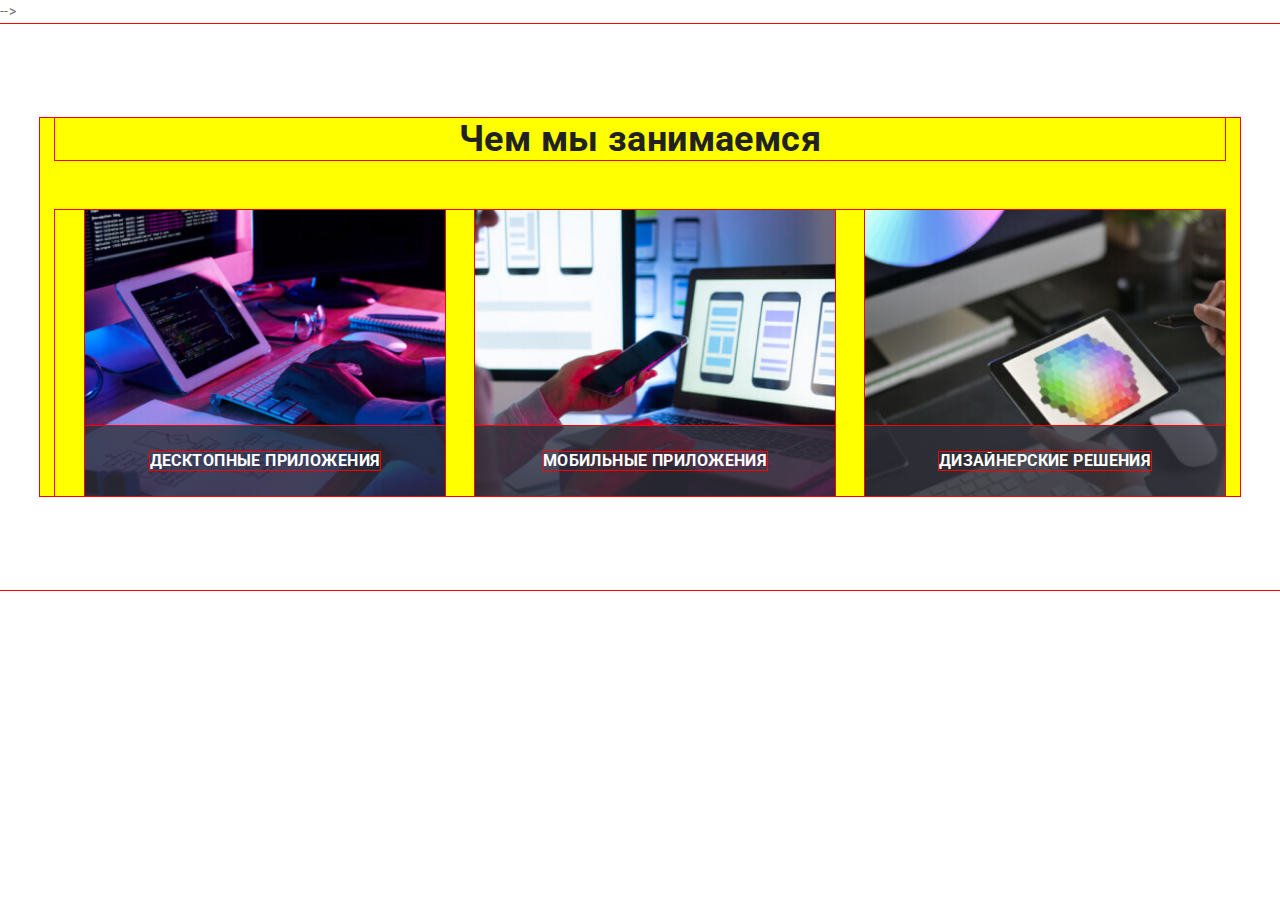
==== index.html @ abf4950b "container изменения" ====
<!DOCTYPE html>
<html lang="ru">
  <head>
    <meta charset="UTF-8" />
    <meta http-equiv="X-UA-Compatible" content="IE=edge" />
    <meta name="viewport" content="width=device-width, initial-scale=1.0" />
    <title>Эффективные решения для вашего бизнеса</title>
    <link rel="preconnect" href="https://fonts.gstatic.com" />
    <link
      href="https://fonts.googleapis.com/css2?family=Raleway:wght@700&family=Roboto:wght@400;500;700;900&display=swap"
      rel="stylesheet"
    />
    <link
      rel="stylesheet"
      href="https://cdnjs.cloudflare.com/ajax/libs/modern-normalize/1.0.0/modern-normalize.css"
    />
    <link rel="stylesheet" href="./css/main.css" />
  </head>

  <body>
    <!-- <header class="header">
      <div class="header__container">
        <nav class="header__nav">
          <a href="./index.html" lang="en" class="logo"
            >Web<span class="header__logo-text">Studio</span>
          </a>
          <ul class="header__list">
            <li class="item site-nav__item">
              <a href="" class="link site-nav__link current">Студия</a>
            </li>
            <li class="item site-nav__item">
              <a href="./portfolio.html" class="link site-nav__link"
                >Портфолио</a
              >
            </li>
            <li class="item site-nav__item">
              <a href="" class="link site-nav__link">Контакты</a>
            </li>
          </ul>
        </nav>

        <ul class="auth-nav">
          <li class="item auth-nav__item">
            <a
              class="link auth-nav__link"
              href="mailto:info@devstudio.com"
              target="_blank"
              rel="noopener noreferrer"
              ><svg class="icon auth-nav__icon" width="16" height="12">
                <use
                  href="./images/icons.svg/sprite.svg#icon-envelope"
                ></use></svg
              >info@devstudio.com
            </a>
          </li>
          <li class="item auth-nav__item">
            <a
              class="link auth-nav__link"
              href="tel:+380961111111"
              target="_blank"
              rel="noopener noreferrer"
            >
              <svg class="icon auth-nav__icon" width="10" height="16">
                <use href="./images/icons.svg/sprite.svg#icon-smartphone"></use>
              </svg>
              +38 096 111 11 11
            </a>
          </li>
        </ul>
      </div>
    </header> -->

    <main>
      <!-- Шапка -->
      <!-- <section class="hero">
        <div class="container">
          <h1 class="hero__title">
            Эффективные решения <br />
            для вашего бизнеса
          </h1>
          <button data-modal-open type="button" class="btn">
            Заказать услугу
          </button>
        </div>
      </section> -->

      <!-- Особенности -->
      <!-- <section class="features">
        <div class="container">
          <h2 class="visually-hidden">Особенности работы</h2>
          <ul class="features__list">
            <li class="features__item">
              <div class="features__thumb">
                <svg class="features__icon">
                  <use href="./images/icons.svg/sprite.svg#icon-antenna"></use>
                </svg>
              </div>
              <h3 class="features__title">Внимание к деталям</h3>
              <p class="features__text">
                Идейные соображения, а также начало повседневной работы по
                формированию позиции.
              </p>
            </li>
            <li class="features__item">
              <div class="features__thumb">
                <svg class="features__icon">
                  <use href="./images/icons.svg/sprite.svg#icon-clock"></use>
                </svg>
              </div>
              <h3 class="features__title">Пунктуальность</h3>
              <p class="features__text">
                Задача организации, в особенности же рамки и место обучения
                кадров влечет за собой.
              </p>
            </li>
            <li class="features__item">
              <div class="features__thumb">
                <svg class="features__icon">
                  <use href="./images/icons.svg/sprite.svg#icon-diagram"></use>
                </svg>
              </div>
              <h3 class="features__title">Планирование</h3>
              <p class="features__text">
                Равным образом консультация с широким активом в значительной
                степени обуславливает.
              </p>
            </li>
            <li class="features__item">
              <div class="features__thumb">
                <svg class="features__icon">
                  <use
                    href="./images/icons.svg/sprite.svg#icon-astronaut"
                  ></use>
                </svg>
              </div>
              <h3 class="features__title">Современные технологии</h3>
              <p class="features__text">
                Значимость этих проблем настолько очевидна, что реализация
                плановых заданий.
              </p>
            </li>
          </ul>
        </div>
      </section> -->
      -->

      <!-- Чем мы занимаемся -->
      <section class="section">
        <div class="container service">
          <h2 class="section__title">Чем мы занимаемся</h2>
          <ul class="service__list">
            <li class="service__item">
              <img
                src="./images/img-1.jpg"
                alt="Соображения"
                width="370"
                height="294"
              />
              <div class="service__apps">
                <h3 class="service__title">Десктопные приложения</h3>
              </div>
            </li>
            <li class="service__item">
              <img
                src="./images/img-2.jpg"
                alt="Консультация"
                width="370"
                height="294"
              />
              <div class="service__apps">
                <h3 class="service__title">Мобильные приложения</h3>
              </div>
            </li>
            <li class="service__item">
              <img
                src="./images/img-3.jpg"
                alt="Технологии"
                width="370"
                height="294"
              />
              <div class="service__apps">
                <h3 class="service__title">Дизайнерские решения</h3>
              </div>
            </li>
          </ul>
        </div>
      </section>

      <!-- Наша команда
      <section class="section">
        <div class="container team">
          <h2 class="section__title">Наша команда</h2>
          <ul class="team__list">
            <li class="team__item">
              <img
                src="./images/team/photo1.jpg"
                alt="Игорь Демьяненко"
                width="270"
                height="260"
              />
              <div class="our-team">
                <h3 class="our-team__title">Игорь Демьяненко</h3>
                <p class="our-team__text" lang="en">Product Designer</p>
              </div>

              <ul class="social-icons__list">
                <li class="social-icons__item">
                  <a
                    class="social-icons__link"
                    href=""
                    target="_blank"
                    rel="noopener noreferrer"
                  >
                    <svg class="social-icons__svg">
                      <use
                        href="./images/icons.svg/sprite.svg#icon-instagram"
                      ></use>
                    </svg>
                  </a>
                </li>
                <li class="social-icons__item">
                  <a
                    class="social-icons__link"
                    href=""
                    target="_blank"
                    rel="noopener noreferrer"
                  >
                    <svg class="social-icons__svg">
                      <use
                        href="./images/icons.svg/sprite.svg#icon-twitter"
                      ></use>
                    </svg>
                  </a>
                </li>
                <li class="social-icons__item">
                  <a
                    class="social-icons__link"
                    href=""
                    target="_blank"
                    rel="noopener noreferrer"
                  >
                    <svg class="social-icons__svg">
                      <use
                        href="./images/icons.svg/sprite.svg#icon-facebook"
                      ></use>
                    </svg>
                  </a>
                </li>
                <li class="social-icons__item">
                  <a
                    class="social-icons__link"
                    href=""
                    target="_blank"
                    rel="noopener noreferrer"
                  >
                    <svg class="social-icons__svg">
                      <use
                        href="./images/icons.svg/sprite.svg#icon-linkedin"
                      ></use>
                    </svg>
                  </a>
                </li>
              </ul>
            </li>
            <li class="team__item">
              <img
                src="./images/team/photo2.jpg"
                alt="Ольга Репина"
                width="270"
                height="260"
              />
              <div class="our-team">
                <h3 class="our-team__title">Ольга Репина</h3>
                <p class="our-team__text" lang="en">Frontend Developer</p>
              </div>
              <ul class="social-icons__list">
                <li class="social-icons__item">
                  <a
                    class="social-icons__link"
                    href=""
                    target="_blank"
                    rel="noopener noreferrer"
                  >
                    <svg class="social-icons__svg">
                      <use
                        href="./images/icons.svg/sprite.svg#icon-instagram"
                      ></use>
                    </svg>
                  </a>
                </li>
                <li class="social-icons__item">
                  <a
                    class="social-icons__link"
                    href=""
                    target="_blank"
                    rel="noopener noreferrer"
                  >
                    <svg class="social-icons__svg">
                      <use
                        href="./images/icons.svg/sprite.svg#icon-twitter"
                      ></use>
                    </svg>
                  </a>
                </li>
                <li class="social-icons__item">
                  <a
                    class="social-icons__link"
                    href=""
                    target="_blank"
                    rel="noopener noreferrer"
                  >
                    <svg class="social-icons__svg">
                      <use
                        href="./images/icons.svg/sprite.svg#icon-facebook"
                      ></use>
                    </svg>
                  </a>
                </li>
                <li class="social-icons__item">
                  <a
                    class="social-icons__link"
                    href=""
                    target="_blank"
                    rel="noopener noreferrer"
                  >
                    <svg class="social-icons__svg">
                      <use
                        href="./images/icons.svg/sprite.svg#icon-linkedin"
                      ></use>
                    </svg>
                  </a>
                </li>
              </ul>
            </li>
            <li class="team__item">
              <img
                src="./images/team/photo3.jpg"
                alt="Николай Тарасов"
                width="270"
                height="260"
              />
              <div class="our-team">
                <h3 class="our-team__title">Николай Тарасов</h3>
                <p class="our-team__text" lang="en">Marketing</p>
              </div>
              <ul class="social-icons__list">
                <li class="social-icons__item">
                  <a
                    class="social-icons__link"
                    href=""
                    target="_blank"
                    rel="noopener noreferrer"
                  >
                    <svg class="social-icons__svg">
                      <use
                        href="./images/icons.svg/sprite.svg#icon-instagram"
                      ></use>
                    </svg>
                  </a>
                </li>
                <li class="social-icons__item">
                  <a
                    class="social-icons__link"
                    href=""
                    target="_blank"
                    rel="noopener noreferrer"
                  >
                    <svg class="social-icons__svg">
                      <use
                        href="./images/icons.svg/sprite.svg#icon-twitter"
                      ></use>
                    </svg>
                  </a>
                </li>
                <li class="social-icons__item">
                  <a
                    class="social-icons__link"
                    href=""
                    target="_blank"
                    rel="noopener noreferrer"
                  >
                    <svg class="social-icons__svg">
                      <use
                        href="./images/icons.svg/sprite.svg#icon-facebook"
                      ></use>
                    </svg>
                  </a>
                </li>
                <li class="social-icons__item">
                  <a
                    class="social-icons__link"
                    href=""
                    target="_blank"
                    rel="noopener noreferrer"
                  >
                    <svg class="social-icons__svg">
                      <use
                        href="./images/icons.svg/sprite.svg#icon-linkedin"
                      ></use>
                    </svg>
                  </a>
                </li>
              </ul>
            </li>
            <li class="team__item">
              <img
                src="./images/team/photo4.jpg"
                alt="Михаил Ермаков"
                width="270"
                height="260"
              />
              <div class="our-team">
                <h3 class="our-team__title">Михаил Ермаков</h3>
                <p class="our-team__text" lang="en">UI Designer</p>
              </div>
              <ul class="social-icons__list">
                <li class="social-icons__item">
                  <a
                    class="social-icons__link"
                    href=""
                    target="_blank"
                    rel="noopener noreferrer"
                  >
                    <svg class="social-icons__svg">
                      <use
                        href="./images/icons.svg/sprite.svg#icon-instagram"
                      ></use>
                    </svg>
                  </a>
                </li>
                <li class="social-icons__item">
                  <a
                    class="social-icons__link"
                    href=""
                    target="_blank"
                    rel="noopener noreferrer"
                  >
                    <svg class="social-icons__svg">
                      <use
                        href="./images/icons.svg/sprite.svg#icon-twitter"
                      ></use>
                    </svg>
                  </a>
                </li>
                <li class="social-icons__item">
                  <a
                    class="social-icons__link"
                    href=""
                    target="_blank"
                    rel="noopener noreferrer"
                  >
                    <svg class="social-icons__svg">
                      <use
                        href="./images/icons.svg/sprite.svg#icon-facebook"
                      ></use>
                    </svg>
                  </a>
                </li>
                <li class="social-icons__item">
                  <a
                    class="social-icons__link"
                    href=""
                    target="_blank"
                    rel="noopener noreferrer"
                  >
                    <svg class="social-icons__svg">
                      <use
                        href="./images/icons.svg/sprite.svg#icon-linkedin"
                      ></use>
                    </svg>
                  </a>
                </li>
              </ul>
            </li>
          </ul>
        </div>
      </section> -->

      <!-- Постоянные клиенты -->
      <!-- <section class="section">
        <div class="container client">
          <h2 class="section__title">Постоянные клиенты</h2>
          <ul class="client__list">
            <li class="client__item">
              <a class="client__link" href="">
                <svg class="client__icon">
                  <use href="./images/icons.svg/sprite.svg#icon-Logo-6"></use>
                </svg>
              </a>
            </li>
            <li class="client__item">
              <a class="client__link" href="">
                <svg class="client__icon">
                  <use href="./images/icons.svg/sprite.svg#icon-Logo-1"></use>
                </svg>
              </a>
            </li>
            <li class="client__item">
              <a class="client__link" href="">
                <svg class="client__icon">
                  <use href="./images/icons.svg/sprite.svg#icon-Logo-2"></use>
                </svg>
              </a>
            </li>
            <li class="client__item">
              <a class="client__link" href="">
                <svg class="client__icon">
                  <use href="./images/icons.svg/sprite.svg#icon-Logo-3"></use>
                </svg>
              </a>
            </li>
            <li class="client__item">
              <a class="client__link" href="">
                <svg class="client__icon">
                  <use href="./images/icons.svg/sprite.svg#icon-Logo-4"></use>
                </svg>
              </a>
            </li>
            <li class="client__item">
              <a class="client__link" href="">
                <svg class="client__icon">
                  <use href="./images/icons.svg/sprite.svg#icon-Logo-5"></use>
                </svg>
              </a>
            </li>
          </ul>
        </div>
      </section> -->
    </main>

    <!-- Футер -->
    <!-- <footer class="page-footer">
      <div class="container footer">
        <div class="footer-first">
          <a href="" lang="en" class="logo"
            >Web<span class="footer__logo-text">Studio</span>
          </a>

          <address class="address">
            <ul class="address__list">
              <li class="address__item">
                <a
                  class="link address__map"
                  href="https://goo.gl/maps/LCzn8i2AtvnE1q3n7"
                  target="_blank"
                  rel="noopener noreferrer"
                  >г. Киев, пр-т Леси Украинки, 26
                </a>
              </li>
              <li class="address__item">
                <a href="mailto:info@example.com" class="link address__link"
                  >info@example.com</a
                >
              </li>
              <li class="address__item">
                <a href="tel:+380991111111" class="link address__link"
                  >+38 099 111 11 11</a
                >
              </li>
            </ul>
          </address>
        </div>

        <div class="footer-social">
          <h3 class="footer-social__title">присоединяйтесь</h3>
          <ul class="footer-social__icons">
            <li class="footer-social__item">
              <a
                class="footer-social__link"
                href=""
                target="_blank"
                rel="noopener noreferrer"
              >
                <svg class="footer-social__svg" width="20" height="20">
                  <use
                    href="./images/icons.svg/sprite.svg#icon-instagram"
                  ></use>
                </svg>
              </a>
            </li>

            <li class="footer-social__item">
              <a
                class="footer-social__link"
                href=""
                target="_blank"
                rel="noopener noreferrer"
              >
                <svg class="footer-social__svg" width="20" height="20">
                  <use href="./images/icons.svg/sprite.svg#icon-twitter"></use>
                </svg>
              </a>
            </li>
            <li class="footer-social__item">
              <a
                class="footer-social__link"
                href=""
                target="_blank"
                rel="noopener noreferrer"
              >
                <svg class="footer-social__svg" width="20" height="20">
                  <use href="./images/icons.svg/sprite.svg#icon-facebook"></use>
                </svg>
              </a>
            </li>
            <li class="footer-social__item">
              <a
                class="footer-social__link"
                href=""
                target="_blank"
                rel="noopener noreferrer"
              >
                <svg class="footer-social__svg" width="20" height="20">
                  <use href="./images/icons.svg/sprite.svg#icon-linkedin"></use>
                </svg>
              </a>
            </li>
          </ul>
        </div>

        <form class="footer-input">
          <h3 class="footer-input__title">Подпишитесь на рассылку</h3>
          <div class="footer-mailing">
            <label for="footer-email" class="form-group__label"></label>
            <input
              class="footer-mailing__mail"
              type="text"
              name="e-mail"
              id="footer-email"
              placeholder="E-mail"
            />

            <button type="button" class="btn footer-mailing__button">
              Подписаться
              <svg class="footer-mailing__icon" width="24" height="24">
                <use href="./images/icons.svg/sprite.svg#icon-send"></use>
              </svg>
            </button>
          </div>
        </form>
      </div>
    </footer> -->

    <!--Модальное окно-->
    <!-- <div class="backdrop is-hidden" data-modal>
      <div class="modal">
        <button class="modal__btn">
          <svg data-modal-close class="modal__icon" width="11px" height="11px">
            <use href="./images/icons.svg/sprite.svg#icon-close"></use>
          </svg>
        </button>

        <form class="form">
          <h2 class="form__title">Оставьте свои данные, мы вам перезвоним</h2>
          <div class="form-group">
            <label for="name" class="form-group__label">Имя</label>
            <input
              class="form-group__contact form-input"
              type="text"
              name="user-name"
              id="name"
            />
            <svg class="form-group__icon">
              <use href="./images/icons.svg/sprite.svg#icon-person"></use>
            </svg>
          </div>

          <div class="form-group">
            <label for="tel" class="form-group__label">Телефон</label>
            <input
              class="form-group__contact form-input"
              type="tel"
              name="tel"
              id="tel"
            />
            <svg class="form-group__icon">
              <use href="./images/icons.svg/sprite.svg#icon-phone"></use>
            </svg>
          </div>

          <div class="form-group">
            <label for="mail" class="form-group__label">Почта</label>
            <input
              class="form-group__contact form-input"
              type="email"
              name="mail"
              id="mail"
            />
            <svg class="form-group__icon">
              <use href="./images/icons.svg/sprite.svg#icon-email"></use>
            </svg>
          </div>

          <div class="form-group__comment">
            <label for="comment" class="form-group__label">Комментарий</label>
            <textarea
              class="form-group__contact form__textarea"
              name="comment"
              id="comment"
              placeholder="Введите текст"
            ></textarea>
          </div>

          <input
            class="form__checkbox visually-hidden"
            type="checkbox"
            name="user-checkbox"
            id="checkbox"
          />
          <label class="form__checkbox-label" for="checkbox">
            Соглашаюсь с рассылкой и принимаю
            <a href="" class="form__checkbox-link">Условия договора</a></label
          >

          <button type="submit" class="btn">Отправить</button>
        </form>
      </div>
    </div> -->
    <script src="./js/modal.js"></script>
  </body>
</html>
---- css/main.css ----
:root {
  --primary-text-color: #757575;
  --title-text-color: #212121;
  --accent-color: #2196f3;
  --primary-white-color: #ffffff;
  --accent-grey-color: #afb1b8;
  --animation: 250ms cubic-bezier(0.4, 0, 0.2, 1);
  --dark-bg: #2f303a;
  --main-font: 'Roboto', sans-serif;
}

html {
  box-sizing: border-box;
}

*,
*::before,
*::after {
  box-sizing: inherit;
  outline: 1px solid red;
}

body {
  font-family: var(--main-font);
  font-size: 14px;
  line-height: 1.71;
  letter-spacing: 0.03em;
  color: var(--primary-text-color);
  background-color: var(--primary-white-color);
}

h1,
h2,
h3,
p {
  margin-top: 0;
}

ul {
  list-style: none;
  margin: 0;
  padding: 0;
}

.visually-hidden {
  position: absolute !important;
  clip: rect(1px 1px 1px 1px);
  clip: rect(1px, 1px, 1px, 1px);
  padding: 0 !important;
  border: 0 !important;
  height: 1px !important;
  width: 1px !important;
  overflow: hidden;
}

.link {
  color: inherit;
  text-decoration: none;
  position: relative;
  transition: color var(--animation);
}

.link.current::after {
  position: absolute;
  content: '';
  left: 0;
  bottom: -1px;
  display: block;
  width: 100%;
  height: 4px;
  background-color: var(--accent-color);
  border-radius: 2px;
}

.link:hover,
.link:focus {
  color: var(--accent-color);
}

.icon {
  fill: currentColor;
}

img {
  display: block;
  max-width: 100%;
  height: auto;
}

.container {
  width: 100%;
  padding-left: 15px;
  padding-right: 15px;
  background-color: aqua;
}

@media screen and (min-width: 480px) {
  .container {
    max-width: 480px;
    margin-left: auto;
    margin-right: auto;
    background-color: coral;
  }
}

@media screen and (min-width: 768px) {
  .container {
    max-width: 768px;
    background-color: lightgreen;
  }
}

@media screen and (min-width: 1200px) {
  .container {
    max-width: 1200px;
    background-color: yellow;
  }
}

.address {
  margin-top: 20px;
  font-style: inherit;
}

.address__item:not(:first-child) {
  margin-top: 9px;
}

.address__map {
  color: var(--primary-white-color);
}

.address__link {
  color: rgba(255, 255, 255, 0.6);
}

.logo {
  font-family: Raleway;
  font-weight: 700;
  font-size: 26px;
  line-height: 1.19;
  color: var(--accent-color);
  text-decoration: none;
}

.btn {
  display: inline-block;
  border-radius: 4px;
  padding: 10px 32px;
  min-width: 50px;
  margin: auto;
  padding: auto;
  color: var(--primary-white-color);
  background-color: var(--accent-color);
  box-shadow: 0px 4px 4px rgba(0, 0, 0, 0.15);
  font-weight: 700;
  font-size: 16px;
  line-height: 1.87;
  align-items: center;
  letter-spacing: 0.06em;
  cursor: pointer;
  border: none;
}

.backdrop {
  position: fixed;
  top: 0;
  left: 0;
  width: 100%;
  height: 100%;
  opacity: 1;
  transition: opacity var(--animation), visibility var(--animation);
}

.backdrop.is-hidden {
  opacity: 0;
  pointer-events: none;
  visibility: hidden;
}

.modal {
  position: absolute;
  top: 50%;
  left: 50%;
  transform: translate(-50%, -50%);
  min-height: 581px;
  min-width: 528px;
  background-color: var(--primary-white-color);
  box-shadow: 0px 1px 3px rgba(0, 0, 0, 0.12), 0px 1px 1px rgba(0, 0, 0, 0.14), 0px 2px 1px rgba(0, 0, 0, 0.2);
  border-radius: 4px;
}

.modal__btn {
  position: absolute;
  top: 8px;
  right: 8px;
  background: var(--primary-white-color);
  border: 1px solid rgba(0, 0, 0, 0.1);
  width: 30px;
  height: 30px;
  border-radius: 50%;
  cursor: pointer;
  color: #000000;
  transition: color 250ms cubic-bezier(0.4, 0, 0.2, 1);
}

.modal__icon {
  fill: currentColor;
  transition: color 250ms cubic-bezier(0.4, 0, 0.2, 1);
}

.modal__btn:hover,
.modal__btn:focus {
  color: var(--accent-color);
}

.form {
  display: flex;
  flex-direction: column;
  min-width: 448px;
  padding: 40px;
}

.form__title {
  font-weight: 700;
  font-size: 20px;
  line-height: 1.15;
  text-align: center;
  color: var(--title-text-color);
  margin-bottom: 12px;
}

.form-group {
  position: relative;
  display: flex;
  flex-direction: column;
  margin-bottom: 10px;
}

.form-group__comment {
  display: flex;
  flex-direction: column;
  margin-bottom: 20px;
}

textarea {
  resize: none;
}

.form-group__label {
  font-size: 12px;
  line-height: 1.17;
  letter-spacing: 0.01em;
  color: var(--primary-text-color);
  margin-bottom: 4px;
}

.form-group__contact {
  font-size: 12px;
  line-height: 1.17;
  letter-spacing: 0.01em;
  color: #000000;
  cursor: pointer;
  width: 100%;
  border: 1px solid rgba(33, 33, 33, 0.2);
  box-sizing: border-box;
  border-radius: 4px;
  outline: none;
  transition: border-color 250ms cubic-bezier(0.4, 0, 0.2, 1);
}

.form-input {
  height: 40px;
  padding-left: 42px;
  margin: 0;
}

.form-group__contact:focus + .form-group__icon,
.form-group__contact:focus {
  border-color: var(--accent-color);
  fill: var(--accent-color);
}

.form-group__icon {
  position: absolute;
  top: 50%;
  left: 12px;
  width: 18px;
  height: 18px;
  fill: #000000;
  transition: fill 250ms cubic-bezier(0.4, 0, 0.2, 1);
}

.form__textarea {
  height: 120px;
  padding: 12px 14px;
}

.form__textarea::placeholder {
  color: rgba(117, 117, 117, 0.5);
  color: 1px solid #000000;
}

.form__checkbox-label {
  display: flex;
  align-items: center;
  justify-content: center;
  font-size: 14px;
  line-height: 1.71;
  color: var(--primary-text-color);
  margin-bottom: 30px;
}

.form__checkbox-label::before {
  content: '';
  display: inline-block;
  width: 16px;
  height: 16px;
  border: 1.8px solid #212121;
  border-radius: 3px;
  margin-right: 8px;
}

.form__checkbox:checked + .form__checkbox-label::before {
  background-image: url(../images/icons.svg/checkbox.svg);
  background-repeat: no-repeat;
  background-position: center;
  background-size: contain;
  background-color: var(--accent-color);
  border: var(--accent-color);
}

.form__checkbox:focus + .form__checkbox-label::before {
  box-shadow: inherit;
}

.form__checkbox-link {
  color: var(--accent-color);
  margin-left: 4px;
}

.control__list {
  display: flex;
  justify-content: center;
  margin-bottom: 50px;
}

.control__item {
  margin-left: 8px;
}

.control__btn {
  display: inline-block;
  font-weight: 500;
  font-size: 16px;
  line-height: 1.62;
  text-align: center;
  cursor: pointer;
  border-radius: 4px;
  border: none;
  padding: 6px 22px;
  min-width: 38px;
  color: var(--title-text-color);
  background-color: #f5f4fa;
  transition: background-color var(--animation), color var(--animation);
}

.control__btn:hover,
.control__btn:focus {
  color: var(--primary-white-color);
  background-color: var(--accent-color);
  box-shadow: 0px 3px 1px rgba(0, 0, 0, 0.1), 0px 1px 2px rgba(0, 0, 0, 0.08), 0px 2px 2px rgba(0, 0, 0, 0.12);
}

.hero {
  max-width: 1600px;
  height: 600px;
  margin-left: auto;
  margin-right: auto;
  background-color: var(--dark-bg);
  background-image: linear-gradient(to right, rgba(0, 0, 0, 0.4), rgba(0, 0, 0, 0.2)), url(../images/hero.jpg);
  background-repeat: no-repeat;
  background-size: cover;
  background-position: center;
  text-align: center;
  padding-top: 200px;
  padding-bottom: 200px;
}

.hero__title {
  margin-bottom: 30px;
  font-family: var(--main-font);
  font-weight: 900;
  font-size: 44px;
  line-height: 1.36;
  letter-spacing: 0.06em;
  text-transform: uppercase;
  color: var(--primary-white-color);
}

.header {
  display: flex;
  border: 1px solid #ececec;
}

.header__logo-text {
  color: var(--title-text-color);
}

.header__container {
  display: flex;
  align-items: center;
  margin-left: auto;
  margin-right: auto;
  width: 1200px;
  padding-left: 15px;
  padding-right: 15px;
}

.header__nav {
  display: flex;
  align-items: center;
}

.header__list {
  display: flex;
  margin-left: 95px;
}

.auth-nav {
  display: flex;
  align-items: center;
  margin-left: auto;
  font-weight: 500;
  font-size: 14px;
  line-height: 1.14;
  letter-spacing: 0.02em;
  color: var(--primary-text-color);
}

.auth-nav__item:not(:first-child) {
  margin-left: 50px;
}

.auth-nav__link {
  display: inline-flex;
  align-items: center;
  justify-content: center;
  padding-top: 32px;
  padding-bottom: 31px;
  transition: color var(--animation);
}

.auth-nav__link:hover,
.auth-nav__link:focus {
  color: var(--accent-color);
}

.auth-nav__icon {
  margin-right: 10px;
}

.auth-nav__item {
  display: inline-flex;
  align-items: center;
  justify-content: center;
}

.site-nav__item:not(:last-child) {
  margin-right: 50px;
}

.site-nav__link {
  display: block;
  padding-top: 32px;
  padding-bottom: 32px;
  color: var(--title-text-color);
  font-weight: 500;
  font-size: 14px;
  line-height: 1.14;
  letter-spacing: 0.02em;
  transition: color var(--animation);
}

.site-nav__link.current {
  color: var(--accent-color);
}

.site-nav__link:hover,
.site-nav__link:focus {
  color: var(--accent-color);
}

.features {
  padding-top: 94px;
}

.features__list {
  display: flex;
}

.features__item {
  width: calc(100% - 120px / 4);
  min-height: 75px;
  margin-right: 30px;
}

.features__thumb {
  display: flex;
  align-items: center;
  justify-content: center;
  width: 100%;
  height: 120px;
  background: #f5f4fa;
  border-radius: 4px;
  margin-bottom: 30px;
}

.features__icon {
  width: 70px;
  height: 70px;
}

.features__title {
  display: flex;
  margin-bottom: 10px;
  font-size: 14px;
  line-height: 1.14;
  text-transform: uppercase;
  color: var(--title-text-color);
}

.features__text {
  margin-bottom: 0;
  font-style: inherit;
}

.features__item:nth-child(4n) {
  margin-right: 0;
}

.section {
  padding-top: 94px;
  padding-bottom: 94px;
}

.section__title {
  margin-bottom: 50px;
  font-weight: 700;
  font-family: ar(--main-font);
  font-size: 36px;
  line-height: 1.17;
  color: var(--title-text-color);
  text-align: center;
}

.service__title {
  font-weight: 700;
  line-height: 1.14;
  text-align: center;
  text-transform: uppercase;
  margin-bottom: 0;
  align-items: center;
  justify-content: center;
  color: var(--primary-white-color);
}

.service__list {
  display: flex;
  align-items: center;
}

.service__item {
  margin-left: 30px;
}

.service__item {
  position: relative;
}

.service__apps {
  position: absolute;
  bottom: 0;
  left: 0;
  display: flex;
  width: 100%;
  height: 70px;
  align-items: center;
  justify-content: center;
  background-color: rgba(47, 48, 58, 0.8);
  transform: translateY(0);
}

.team {
  background: #f5f4fa;
}

.team__list {
  display: flex;
  align-items: center;
}

.team__item {
  text-align: center;
  background: var(--primary-white-color);
  box-shadow: 0px 1px 3px rgba(0, 0, 0, 0.12), 0px 1px 1px rgba(0, 0, 0, 0.14), 0px 2px 1px rgba(0, 0, 0, 0.2);
  border-radius: 0px 0px 4px 4px;
}

.team__item:not(:first-child) {
  margin-left: 30px;
}

.our-team {
  padding: 30px 32px 0 32px;
}

.our-team__title {
  margin-bottom: 10px;
  font-weight: 500;
  font-size: 16px;
  line-height: 1.19;
  color: var(--title-text-color);
}

.our-team__text {
  margin-bottom: 16px;
  font-size: 16px;
  line-height: 1.19;
  color: var(--primary-text-color);
}

.social-icons__list {
  display: flex;
  align-items: center;
  justify-content: center;
  padding: 0 32px 30px 32px;
}

.social-icons__item {
  padding: 0;
  border: none;
  text-align: center;
}

.social-icons__item:not(:last-child) {
  margin-right: 10px;
}

.social-icons__link {
  display: flex;
  align-items: center;
  justify-content: center;
  width: 44px;
  height: 44px;
  border-radius: 50%;
  background-color: var(--primary-white-color);
  transition: background-color var(--animation);
}

.social-icons__svg {
  width: 20px;
  height: 20px;
  fill: #afb1b8;
  transition: fill var(--animation);
}

.social-icons__link:hover .social-icons__svg,
.social-icons__link:focus .social-icons__svg {
  fill: var(--primary-white-color);
}

.social-icons__link:hover,
.social-icons__link:focus {
  background-color: var(--accent-color);
}

.client__list {
  display: flex;
}

.client__item {
  align-items: center;
  width: calc(100% - 6 * 30px / 6);
  height: 92px;
  padding: 0;
  box-sizing: border-box;
  border-radius: 4px;
}

.client__item:not(:last-child) {
  margin-right: 30px;
}

.client__link {
  display: flex;
  align-items: center;
  justify-content: center;
  width: 170px;
  height: 92px;
  border: 1px solid #afb1b8;
  border-radius: 4px;
  transition: border-color var(--animation);
}

.client__icon {
  width: 106px;
  height: 60px;
  fill: var(--accent-grey-color);
  transition: fill var(--animation);
}

.client__link:hover .client__icon,
.client__link:focus .client__icon {
  fill: var(--accent-color);
}

.client__link:hover,
.client__link:focus {
  border-color: var(--accent-color);
}

.page-footer {
  background-color: var(--dark-bg);
  padding-top: 60px;
  padding-bottom: 60px;
}

.footer {
  display: flex;
}

.footer-first {
  display: block;
  min-width: 231px;
  height: 135px;
}

.footer__logo-text {
  color: var(--primary-white-color);
}

.footer-social {
  display: block;
  text-align: center;
  width: 250px;
  height: 135px;
  margin-left: 70px;
  padding-top: 12px;
}

.footer-social__title {
  margin-bottom: 20px;
  text-align: left;
  font-weight: 700px;
  line-height: 1.14;
  text-transform: uppercase;
  color: var(--primary-white-color);
}

.footer-social__icons {
  display: flex;
  justify-content: left;
  padding: 0;
}

.footer-social__item {
  padding: 0;
  border: none;
  text-align: center;
}

.footer-social__item:not(:last-child) {
  margin-right: 10px;
}

.footer-social__link {
  display: flex;
  align-items: center;
  justify-content: center;
  width: 44px;
  height: 44px;
  padding: 0;
  border: none;
  border-radius: 50%;
  background-color: rgba(255, 255, 255, 0.1);
  transition: background-color var(--animation);
}

.footer-social__svg {
  fill: var(--primary-white-color);
}

.footer-social .footer-social__link:hover,
.footer-social .footer-social__link:focus {
  background-color: var(--accent-color);
}

.footer-input {
  margin-left: 93px;
  padding-top: 12px;
}

.footer-input__title {
  font-weight: 700;
  line-height: 1.14;
  text-transform: uppercase;
  margin-bottom: 20px;
  color: var(--primary-white-color);
}

.footer-mailing {
  display: flex;
  align-items: center;
}

.footer-mailing__mail {
  font-size: 16px;
  line-height: 1.25;
  letter-spacing: 0.03em;
  background-color: var(--dark-bg);
  color: var(--primary-white-color);
  width: 358px;
  height: 50px;
  border: 1px solid rgba(255, 255, 255, 0.3);
  box-sizing: border-box;
  filter: drop-shadow(0px 4px 4px rgba(0, 0, 0, 0.15));
  border-radius: 4px;
  outline: none;
  padding-left: 16px;
  margin-right: 12px;
}

.footer-mailing__button {
  display: flex;
  align-items: center;
  text-align: center;
  font-weight: 700;
  font-size: 16px;
  line-height: 1.87;
  letter-spacing: 0.06em;
  color: var(--primary-white-color);
  width: 200px;
  height: 50px;
  background: var(--accent-color);
  box-shadow: 0px 4px 4px rgba(0, 0, 0, 0.15);
  border-radius: 4px;
}

.footer-mailing__icon {
  fill: var(--primary-white-color);
  margin-left: 10px;
}

.portfolio__list {
  display: flex;
  flex-wrap: wrap;
  margin: -15px;
}

.portfolio__item {
  width: 370px;
  margin: 15px;
}

.portfolio__link {
  display: block;
  text-decoration: none;
  transition: box-shadow var(--animation);
}

.portfolio__link:hover,
.portfolio__link:focus,
.portfolio__link:hover .portfolio-overlay,
.portfolio__link:focus .portfolio-overlay {
  box-shadow: 0px 1px 1px rgba(0, 0, 0, 0.12), 0px 4px 4px rgba(0, 0, 0, 0.06), 1px 4px 6px rgba(0, 0, 0, 0.16);
  transform: translateY(0);
  opacity: 1;
}

.portfolio__thumb {
  display: block;
  position: relative;
  overflow: hidden;
}

.portfolio__text {
  position: absolute;
  top: 50%;
  left: 50%;
  transform: translate(-50%, -50%);
  width: 370px;
  height: 294px;
  font: inherit;
  cursor: pointer;
  padding: 63px 24px 63px 24px;
  text-align: center;
  justify-content: center;
  transition: background-color var(--animation);
  font-size: 18px;
  line-height: 1.56;
  color: var(--primary-white-color);
}

.portfolio-overlay {
  position: absolute;
  top: 0;
  left: 0;
  width: 100%;
  height: 100%;
  background-color: rgba(33, 150, 243, 0.9);
  opacity: 0;
  transform: translateY(100%);
  transition: transform var(--animation), opacity var(--animation);
}

.portfolio__box {
  padding: 20px 24px 20px 24px;
  background: var(--primary-white-color);
  border-top: none;
  border: 1px solid #eeeeee;
}

.portfolio__title {
  margin-bottom: 4;
  font-size: 18px;
  line-height: 2;
  letter-spacing: 0.06em;
  color: var(--title-text-color);
}

.portfolio__desc {
  margin-bottom: 0;
  font-size: 16px;
  line-height: 1.87;
  letter-spacing: 0.03em;
  color: var(--primary-text-color);
}
/*# sourceMappingURL=main.css.map */
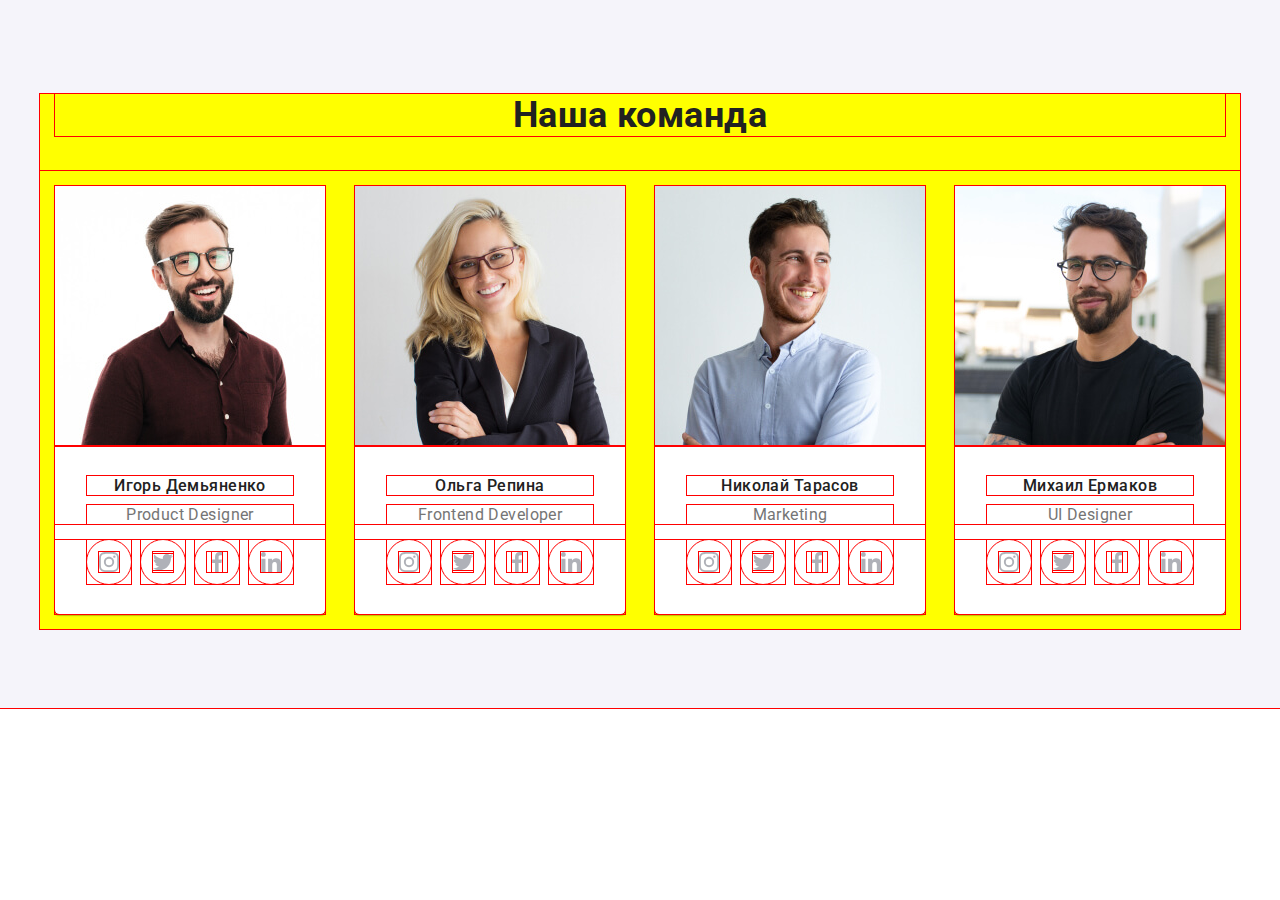
==== commit 5dbdaf80: "изм" ====
--- a/index.html
+++ b/index.html
@@ -85,7 +85,7 @@
       </section> -->
 
       <!-- Особенности -->
-      <!-- <section class="features">
+      <!-- <section class="section features">
         <div class="container">
           <h2 class="visually-hidden">Особенности работы</h2>
           <ul class="features__list">
@@ -142,11 +142,10 @@
           </ul>
         </div>
       </section> -->
-      -->
 
       <!-- Чем мы занимаемся -->
-      <section class="section">
-        <div class="container service">
+      <!-- <section class="section service">
+        <div class="container">
           <h2 class="section__title">Чем мы занимаемся</h2>
           <ul class="service__list">
             <li class="service__item">
@@ -186,9 +185,9 @@
         </div>
       </section>
 
-      <!-- Наша команда
-      <section class="section">
-        <div class="container team">
+      <!-- Наша команда -->
+      <section class="section team">
+        <div class="container">
           <h2 class="section__title">Наша команда</h2>
           <ul class="team__list">
             <li class="team__item">
@@ -474,11 +473,11 @@
             </li>
           </ul>
         </div>
-      </section> -->
+      </section>
 
       <!-- Постоянные клиенты -->
-      <!-- <section class="section">
-        <div class="container client">
+      <!-- <section class="section client">
+        <div class="container">
           <h2 class="section__title">Постоянные клиенты</h2>
           <ul class="client__list">
             <li class="client__item">
@@ -529,8 +528,8 @@
     </main>
 
     <!-- Футер -->
-    <!-- <footer class="page-footer">
-      <div class="container footer">
+    <!-- <footer class="page-footer footer">
+      <div class="container">
         <div class="footer-first">
           <a href="" lang="en" class="logo"
             >Web<span class="footer__logo-text">Studio</span>
--- a/css/main.css
+++ b/css/main.css
@@ -83,7 +83,7 @@
 
 img {
   display: block;
-  max-width: 100%;
+  width: 100%;
   height: auto;
 }
 
@@ -565,17 +565,34 @@
   color: var(--primary-white-color);
 }
 
+.service {
+  display: none;
+}
+
+@media screen and (min-width: 1200px) {
+  .service {
+    display: flex;
+  }
+}
+
 .service__list {
   display: flex;
   align-items: center;
-}
-
-.service__item {
-  margin-left: 30px;
 }
 
 .service__item {
   position: relative;
+  margin-right: 30px;
+}
+
+@media screen and (min-width: 1200px) {
+  .service__item {
+    flex-basis: calc(100% / 3);
+  }
+}
+
+.service__item:last-child {
+  margin-right: 0px;
 }
 
 .service__apps {
@@ -597,18 +614,35 @@
 
 .team__list {
   display: flex;
-  align-items: center;
+  flex-wrap: wrap;
+  margin: -15px;
 }
 
 .team__item {
-  text-align: center;
+  width: 100%;
+  text-align: center;
+  margin: 15px;
   background: var(--primary-white-color);
   box-shadow: 0px 1px 3px rgba(0, 0, 0, 0.12), 0px 1px 1px rgba(0, 0, 0, 0.14), 0px 2px 1px rgba(0, 0, 0, 0.2);
   border-radius: 0px 0px 4px 4px;
 }
 
-.team__item:not(:first-child) {
-  margin-left: 30px;
+@media screen and (min-width: 480px) {
+  .team__item {
+    max-width: 450px;
+  }
+}
+
+@media screen and (min-width: 768px) {
+  .team__item {
+    max-width: 354px;
+  }
+}
+
+@media screen and (min-width: 1200px) {
+  .team__item {
+    flex-basis: calc((100% - 4 * 30px) / 4);
+  }
 }
 
 .our-team {
@@ -677,26 +711,38 @@
 
 .client__list {
   display: flex;
+  margin: -15px;
+  flex-wrap: wrap;
 }
 
 .client__item {
   align-items: center;
-  width: calc(100% - 6 * 30px / 6);
   height: 92px;
   padding: 0;
   box-sizing: border-box;
   border-radius: 4px;
-}
-
-.client__item:not(:last-child) {
-  margin-right: 30px;
+  flex-basis: calc((100% - 4 * 15px) / 2);
+  margin: 15px;
+  flex-basis: calc((100% - 2 * 30px) / 2);
+}
+
+@media screen and (min-width: 768px) {
+  .client__item {
+    flex-basis: calc((100% - 3 * 30px) / 3);
+  }
+}
+
+@media screen and (min-width: 1200px) {
+  .client__item {
+    flex-basis: calc((100% - 6 * 30px) / 6);
+  }
 }
 
 .client__link {
   display: flex;
   align-items: center;
   justify-content: center;
-  width: 170px;
+  width: 100%;
   height: 92px;
   border: 1px solid #afb1b8;
   border-radius: 4px;
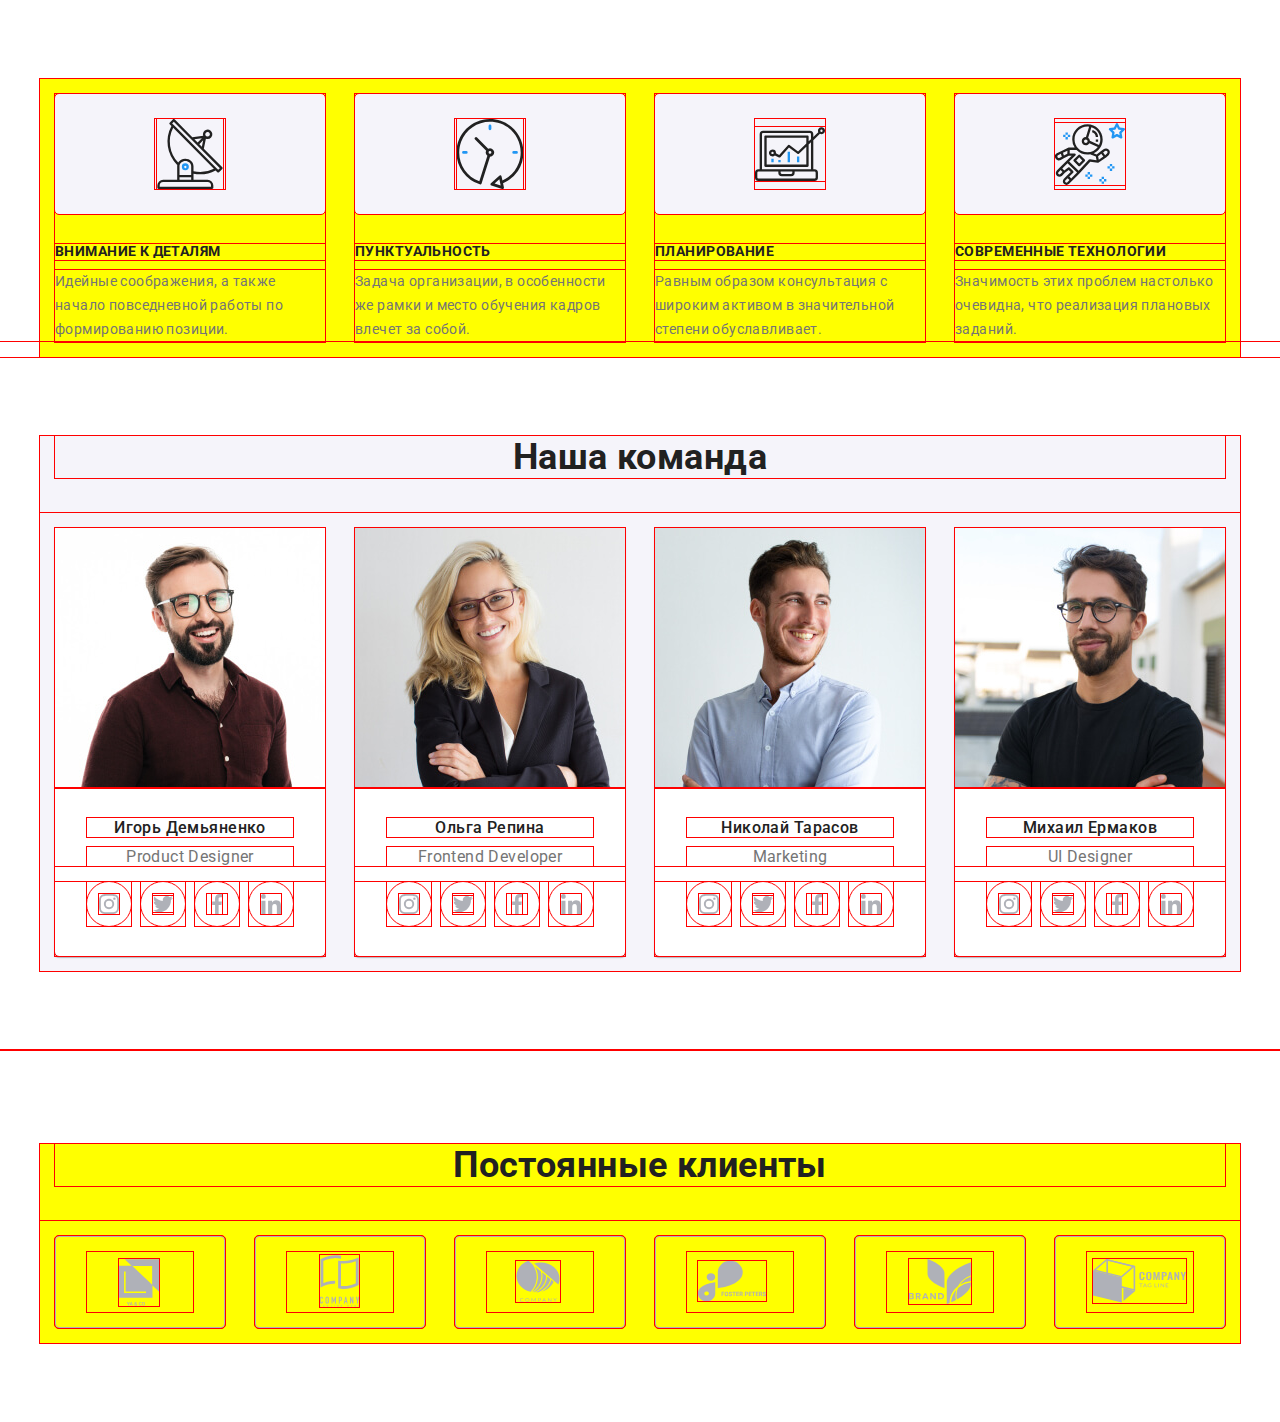
==== commit 413850fd: "изменения" ====
--- a/index.html
+++ b/index.html
@@ -72,7 +72,7 @@
 
     <main>
       <!-- Шапка -->
-      <!-- <section class="hero">
+      <!--<section class="hero">
         <div class="container">
           <h1 class="hero__title">
             Эффективные решения <br />
@@ -85,7 +85,7 @@
       </section> -->
 
       <!-- Особенности -->
-      <!-- <section class="section features">
+      <section class="features">
         <div class="container">
           <h2 class="visually-hidden">Особенности работы</h2>
           <ul class="features__list">
@@ -141,11 +141,11 @@
             </li>
           </ul>
         </div>
-      </section> -->
+      </section>
 
       <!-- Чем мы занимаемся -->
-      <!-- <section class="section service">
-        <div class="container">
+      <!-- <section class="section">
+        <div class="container service">
           <h2 class="section__title">Чем мы занимаемся</h2>
           <ul class="service__list">
             <li class="service__item">
@@ -186,8 +186,8 @@
       </section>
 
       <!-- Наша команда -->
-      <section class="section team">
-        <div class="container">
+      <section class="section">
+        <div class="container team">
           <h2 class="section__title">Наша команда</h2>
           <ul class="team__list">
             <li class="team__item">
@@ -476,8 +476,8 @@
       </section>
 
       <!-- Постоянные клиенты -->
-      <!-- <section class="section client">
-        <div class="container">
+      <section class="section">
+        <div class="container client">
           <h2 class="section__title">Постоянные клиенты</h2>
           <ul class="client__list">
             <li class="client__item">
@@ -524,12 +524,12 @@
             </li>
           </ul>
         </div>
-      </section> -->
+      </section>
     </main>
 
     <!-- Футер -->
-    <!-- <footer class="page-footer footer">
-      <div class="container">
+    <!-- <footer class="page-footer">
+      <div class="container footer">
         <div class="footer-first">
           <a href="" lang="en" class="logo"
             >Web<span class="footer__logo-text">Studio</span>
@@ -641,7 +641,7 @@
     </footer> -->
 
     <!--Модальное окно-->
-    <!-- <div class="backdrop is-hidden" data-modal>
+    <div class="backdrop is-hidden" data-modal>
       <div class="modal">
         <button class="modal__btn">
           <svg data-modal-close class="modal__icon" width="11px" height="11px">
@@ -714,7 +714,7 @@
           <button type="submit" class="btn">Отправить</button>
         </form>
       </div>
-    </div> -->
+    </div>
     <script src="./js/modal.js"></script>
   </body>
 </html>
--- a/css/main.css
+++ b/css/main.css
@@ -89,6 +89,8 @@
 
 .container {
   width: 100%;
+  margin-left: auto;
+  margin-right: auto;
   padding-left: 15px;
   padding-right: 15px;
   background-color: aqua;
@@ -97,8 +99,6 @@
 @media screen and (min-width: 480px) {
   .container {
     max-width: 480px;
-    margin-left: auto;
-    margin-right: auto;
     background-color: coral;
   }
 }
@@ -497,12 +497,33 @@
 
 .features__list {
   display: flex;
+  flex-wrap: wrap;
+  margin: -15px;
 }
 
 .features__item {
-  width: calc(100% - 120px / 4);
   min-height: 75px;
-  margin-right: 30px;
+  margin: 15px;
+}
+
+@media screen and (min-width: 480px) {
+  .features__item {
+    width: 100%;
+    max-width: 450px;
+  }
+}
+
+@media screen and (min-width: 768px) {
+  .features__item {
+    flex-basis: calc((100% - 2 * 30px) / 2);
+    max-width: 354px;
+  }
+}
+
+@media screen and (min-width: 1200px) {
+  .features__item {
+    flex-basis: calc((100% - 4 * 30px) / 4);
+  }
 }
 
 .features__thumb {
@@ -533,10 +554,6 @@
 .features__text {
   margin-bottom: 0;
   font-style: inherit;
-}
-
-.features__item:nth-child(4n) {
-  margin-right: 0;
 }
 
 .section {
@@ -565,34 +582,17 @@
   color: var(--primary-white-color);
 }
 
-.service {
-  display: none;
-}
-
-@media screen and (min-width: 1200px) {
-  .service {
-    display: flex;
-  }
-}
-
 .service__list {
   display: flex;
   align-items: center;
+}
+
+.service__item {
+  margin-left: 30px;
 }
 
 .service__item {
   position: relative;
-  margin-right: 30px;
-}
-
-@media screen and (min-width: 1200px) {
-  .service__item {
-    flex-basis: calc(100% / 3);
-  }
-}
-
-.service__item:last-child {
-  margin-right: 0px;
 }
 
 .service__apps {
@@ -615,11 +615,11 @@
 .team__list {
   display: flex;
   flex-wrap: wrap;
+  align-items: center;
   margin: -15px;
 }
 
 .team__item {
-  width: 100%;
   text-align: center;
   margin: 15px;
   background: var(--primary-white-color);
@@ -627,14 +627,24 @@
   border-radius: 0px 0px 4px 4px;
 }
 
+@media screen and (max-width: 480px) {
+  .team__item {
+    width: 100%;
+    margin-left: auto;
+    margin-right: auto;
+  }
+}
+
 @media screen and (min-width: 480px) {
   .team__item {
+    width: 100%;
     max-width: 450px;
   }
 }
 
 @media screen and (min-width: 768px) {
   .team__item {
+    flex-basis: calc((100% - 2 * 30px) / 2);
     max-width: 354px;
   }
 }
@@ -711,19 +721,24 @@
 
 .client__list {
   display: flex;
+  flex-wrap: wrap;
   margin: -15px;
-  flex-wrap: wrap;
 }
 
 .client__item {
   align-items: center;
   height: 92px;
   padding: 0;
+  margin: 15px;
   box-sizing: border-box;
   border-radius: 4px;
-  flex-basis: calc((100% - 4 * 15px) / 2);
-  margin: 15px;
   flex-basis: calc((100% - 2 * 30px) / 2);
+}
+
+@media screen and (min-width: 480px) {
+  .client__item {
+    flex-basis: calc((100% - 2 * 30px) / 2);
+  }
 }
 
 @media screen and (min-width: 768px) {
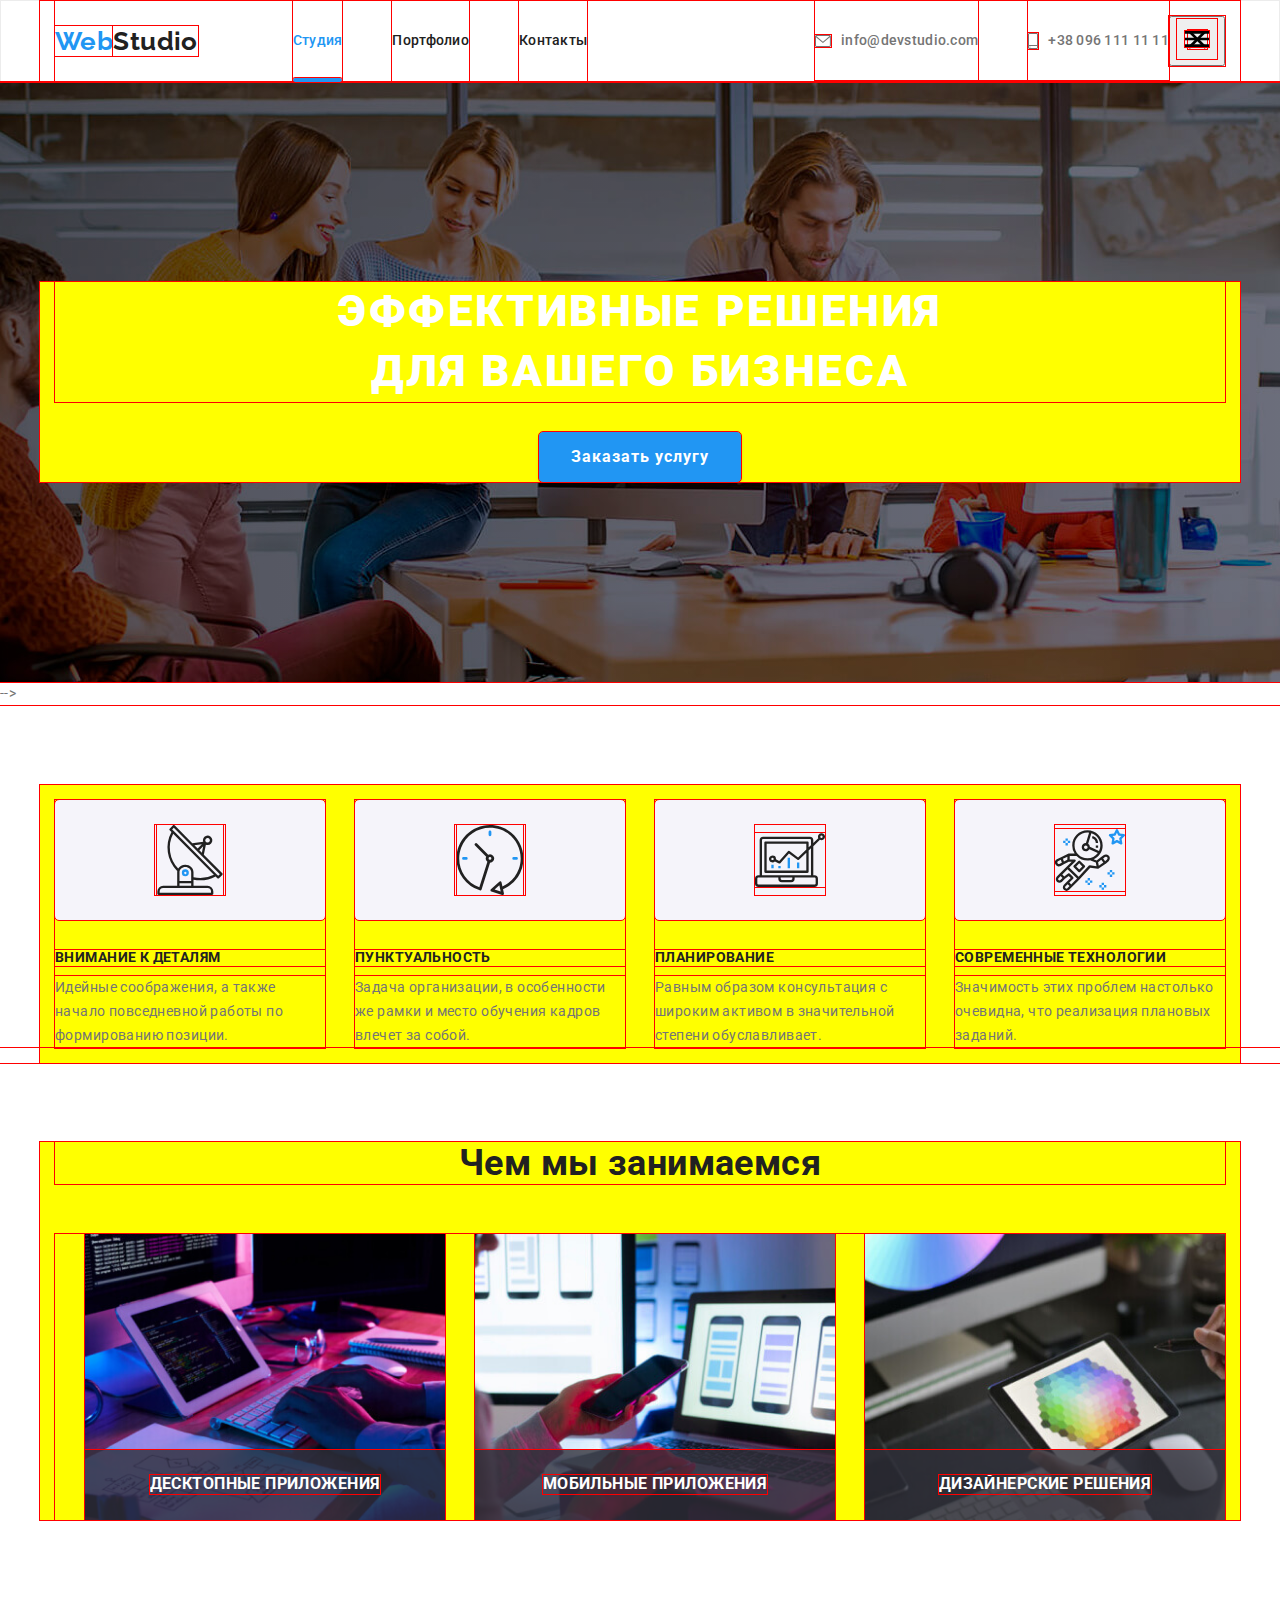
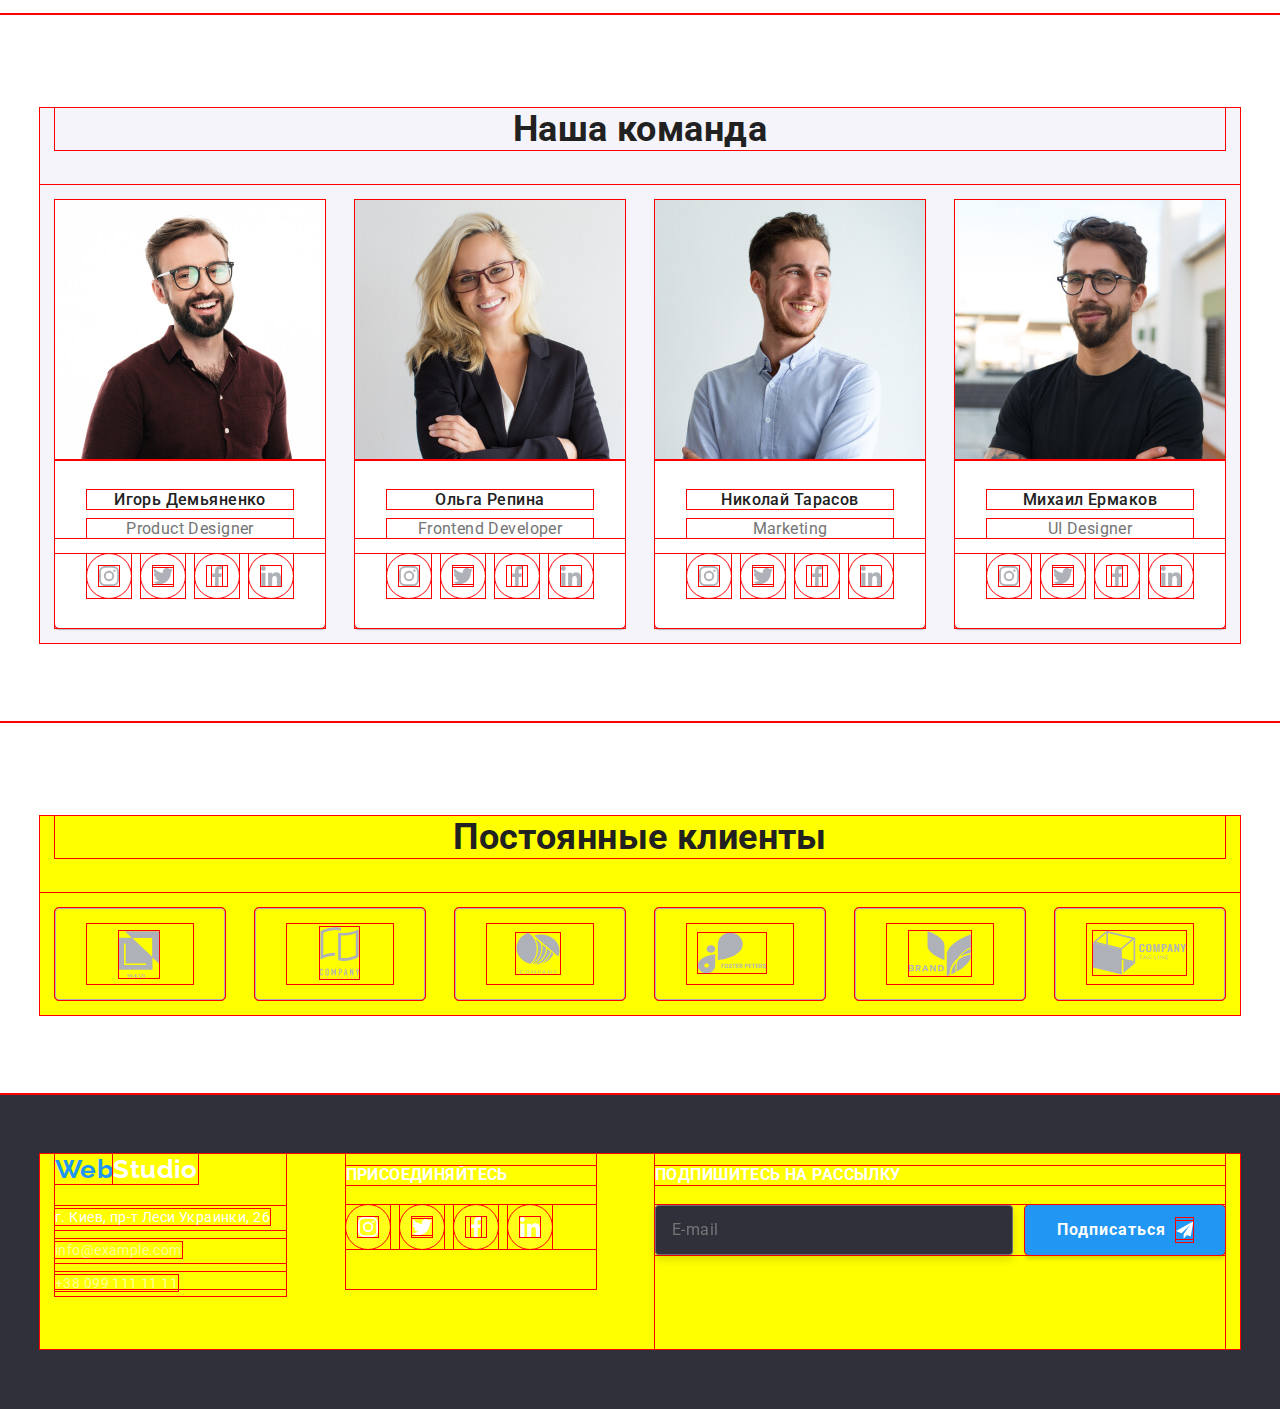
==== commit 86ab1bcc: "header" ====
--- a/index.html
+++ b/index.html
@@ -18,7 +18,7 @@
   </head>
 
   <body>
-    <!-- <header class="header">
+    <header class="header">
       <div class="header__container">
         <nav class="header__nav">
           <a href="./index.html" lang="en" class="logo"
@@ -67,12 +67,24 @@
             </a>
           </li>
         </ul>
+        <button class="mobile-menu__btn">
+          <svg class="menu-btn__icon" width="40" height="40">
+            <use
+              class="menu-btn__close"
+              href="./images/icons.svg/sprite.svg#close"
+            ></use>
+            <use
+              class="menu-btn__icon-menu"
+              href="./images/icons.svg/sprite.svg#icon-menu"
+            ></use>
+          </svg>
+        </button>
       </div>
-    </header> -->
+    </header>
 
     <main>
       <!-- Шапка -->
-      <!--<section class="hero">
+      <section class="hero">
         <div class="container">
           <h1 class="hero__title">
             Эффективные решения <br />
@@ -82,7 +94,8 @@
             Заказать услугу
           </button>
         </div>
-      </section> -->
+      </section>
+      -->
 
       <!-- Особенности -->
       <section class="features">
@@ -144,7 +157,7 @@
       </section>
 
       <!-- Чем мы занимаемся -->
-      <!-- <section class="section">
+      <section class="section">
         <div class="container service">
           <h2 class="section__title">Чем мы занимаемся</h2>
           <ul class="service__list">
@@ -528,7 +541,7 @@
     </main>
 
     <!-- Футер -->
-    <!-- <footer class="page-footer">
+    <footer class="page-footer">
       <div class="container footer">
         <div class="footer-first">
           <a href="" lang="en" class="logo"
@@ -638,7 +651,7 @@
           </div>
         </form>
       </div>
-    </footer> -->
+    </footer>
 
     <!--Модальное окно-->
     <div class="backdrop is-hidden" data-modal>
--- a/css/main.css
+++ b/css/main.css
@@ -341,6 +341,7 @@
 
 .control__list {
   display: flex;
+  flex-wrap: wrap;
   justify-content: center;
   margin-bottom: 50px;
 }
@@ -391,11 +392,23 @@
   margin-bottom: 30px;
   font-family: var(--main-font);
   font-weight: 900;
-  font-size: 44px;
-  line-height: 1.36;
   letter-spacing: 0.06em;
   text-transform: uppercase;
   color: var(--primary-white-color);
+}
+
+@media screen and (max-width: 1199.98px) {
+  .hero__title {
+    font-size: 26px;
+    line-height: 1.62;
+  }
+}
+
+@media screen and (min-width: 1200px) {
+  .hero__title {
+    font-size: 44px;
+    line-height: 1.36;
+  }
 }
 
 .header {
@@ -523,6 +536,7 @@
 @media screen and (min-width: 1200px) {
   .features__item {
     flex-basis: calc((100% - 4 * 30px) / 4);
+    max-width: 270px;
   }
 }
 
@@ -565,10 +579,22 @@
   margin-bottom: 50px;
   font-weight: 700;
   font-family: ar(--main-font);
-  font-size: 36px;
+  font-size: 28px;
   line-height: 1.17;
   color: var(--title-text-color);
   text-align: center;
+}
+
+@media screen and (min-width: 1200px) {
+  .section__title {
+    font-size: 36px;
+  }
+}
+
+@media screen and (max-width: 1199.98px) {
+  .service {
+    display: none;
+  }
 }
 
 .service__title {
@@ -588,11 +614,8 @@
 }
 
 .service__item {
+  position: relative;
   margin-left: 30px;
-}
-
-.service__item {
-  position: relative;
 }
 
 .service__apps {
@@ -737,18 +760,21 @@
 
 @media screen and (min-width: 480px) {
   .client__item {
+    width: 210px;
     flex-basis: calc((100% - 2 * 30px) / 2);
   }
 }
 
 @media screen and (min-width: 768px) {
   .client__item {
+    width: 226px;
     flex-basis: calc((100% - 3 * 30px) / 3);
   }
 }
 
 @media screen and (min-width: 1200px) {
   .client__item {
+    width: 170px;
     flex-basis: calc((100% - 6 * 30px) / 6);
   }
 }
@@ -789,12 +815,32 @@
 
 .footer {
   display: flex;
+  flex-wrap: wrap;
+  justify-content: space-between;
+}
+
+@media screen and (max-width: 1199.98px) {
+  .footer {
+    justify-content: space-around;
+  }
 }
 
 .footer-first {
-  display: block;
-  min-width: 231px;
+  width: 231px;
   height: 135px;
+  text-align: center;
+}
+
+@media screen and (max-width: 1199.98px) {
+  .footer-first {
+    margin-bottom: 60px;
+  }
+}
+
+@media screen and (min-width: 1200px) {
+  .footer-first {
+    text-align: left;
+  }
 }
 
 .footer__logo-text {
@@ -802,27 +848,58 @@
 }
 
 .footer-social {
-  display: block;
   text-align: center;
   width: 250px;
   height: 135px;
-  margin-left: 70px;
-  padding-top: 12px;
+}
+
+@media screen and (min-width: 480px) {
+  .footer-social {
+    margin-bottom: 60px;
+  }
+}
+
+@media screen and (min-width: 1200px) {
+  .footer-social {
+    padding-top: 12px;
+  }
 }
 
 .footer-social__title {
   margin-bottom: 20px;
-  text-align: left;
   font-weight: 700px;
   line-height: 1.14;
   text-transform: uppercase;
   color: var(--primary-white-color);
 }
 
+@media screen and (max-width: 1199.98px) {
+  .footer-social__title {
+    text-align: center;
+  }
+}
+
+@media screen and (min-width: 1200px) {
+  .footer-social__title {
+    text-align: left;
+  }
+}
+
 .footer-social__icons {
   display: flex;
-  justify-content: left;
   padding: 0;
+}
+
+@media screen and (max-width: 1199.98px) {
+  .footer-social__icons {
+    justify-content: center;
+  }
+}
+
+@media screen and (min-width: 1200px) {
+  .footer-social__icons {
+    justify-content: left;
+  }
 }
 
 .footer-social__item {
@@ -857,9 +934,18 @@
   background-color: var(--accent-color);
 }
 
-.footer-input {
-  margin-left: 93px;
-  padding-top: 12px;
+@media screen and (max-width: 1199.98px) {
+  .footer-input {
+    text-align: center;
+    margin-right: auto;
+    margin-left: auto;
+  }
+}
+
+@media screen and (min-width: 1200px) {
+  .footer-input {
+    padding-top: 12px;
+  }
 }
 
 .footer-input__title {
@@ -871,8 +957,20 @@
 }
 
 .footer-mailing {
-  display: flex;
-  align-items: center;
+  align-items: center;
+}
+
+@media screen and (max-width: 1199.98px) {
+  .footer-mailing {
+    display: block;
+    flex-wrap: wrap;
+  }
+}
+
+@media screen and (min-width: 1200px) {
+  .footer-mailing {
+    display: flex;
+  }
 }
 
 .footer-mailing__mail {
@@ -881,7 +979,7 @@
   letter-spacing: 0.03em;
   background-color: var(--dark-bg);
   color: var(--primary-white-color);
-  width: 358px;
+  width: 450px;
   height: 50px;
   border: 1px solid rgba(255, 255, 255, 0.3);
   box-sizing: border-box;
@@ -889,7 +987,20 @@
   border-radius: 4px;
   outline: none;
   padding-left: 16px;
-  margin-right: 12px;
+}
+
+@media screen and (max-width: 1199.98px) {
+  .footer-mailing__mail {
+    max-width: 450px;
+    margin-bottom: 20px;
+  }
+}
+
+@media screen and (min-width: 1200px) {
+  .footer-mailing__mail {
+    max-width: 358px;
+    margin-right: 12px;
+  }
 }
 
 .footer-mailing__button {
@@ -919,9 +1030,32 @@
   margin: -15px;
 }
 
+@media screen and (max-width: 767.98px) {
+  .portfolio__list {
+    justify-content: center;
+  }
+}
+
 .portfolio__item {
-  width: 370px;
   margin: 15px;
+}
+
+@media screen and (min-width: 480px) {
+  .portfolio__item {
+    max-width: 450px;
+  }
+}
+
+@media screen and (min-width: 768px) {
+  .portfolio__item {
+    max-width: 354px;
+  }
+}
+
+@media screen and (min-width: 1200px) {
+  .portfolio__item {
+    max-width: 370px;
+  }
 }
 
 .portfolio__link {
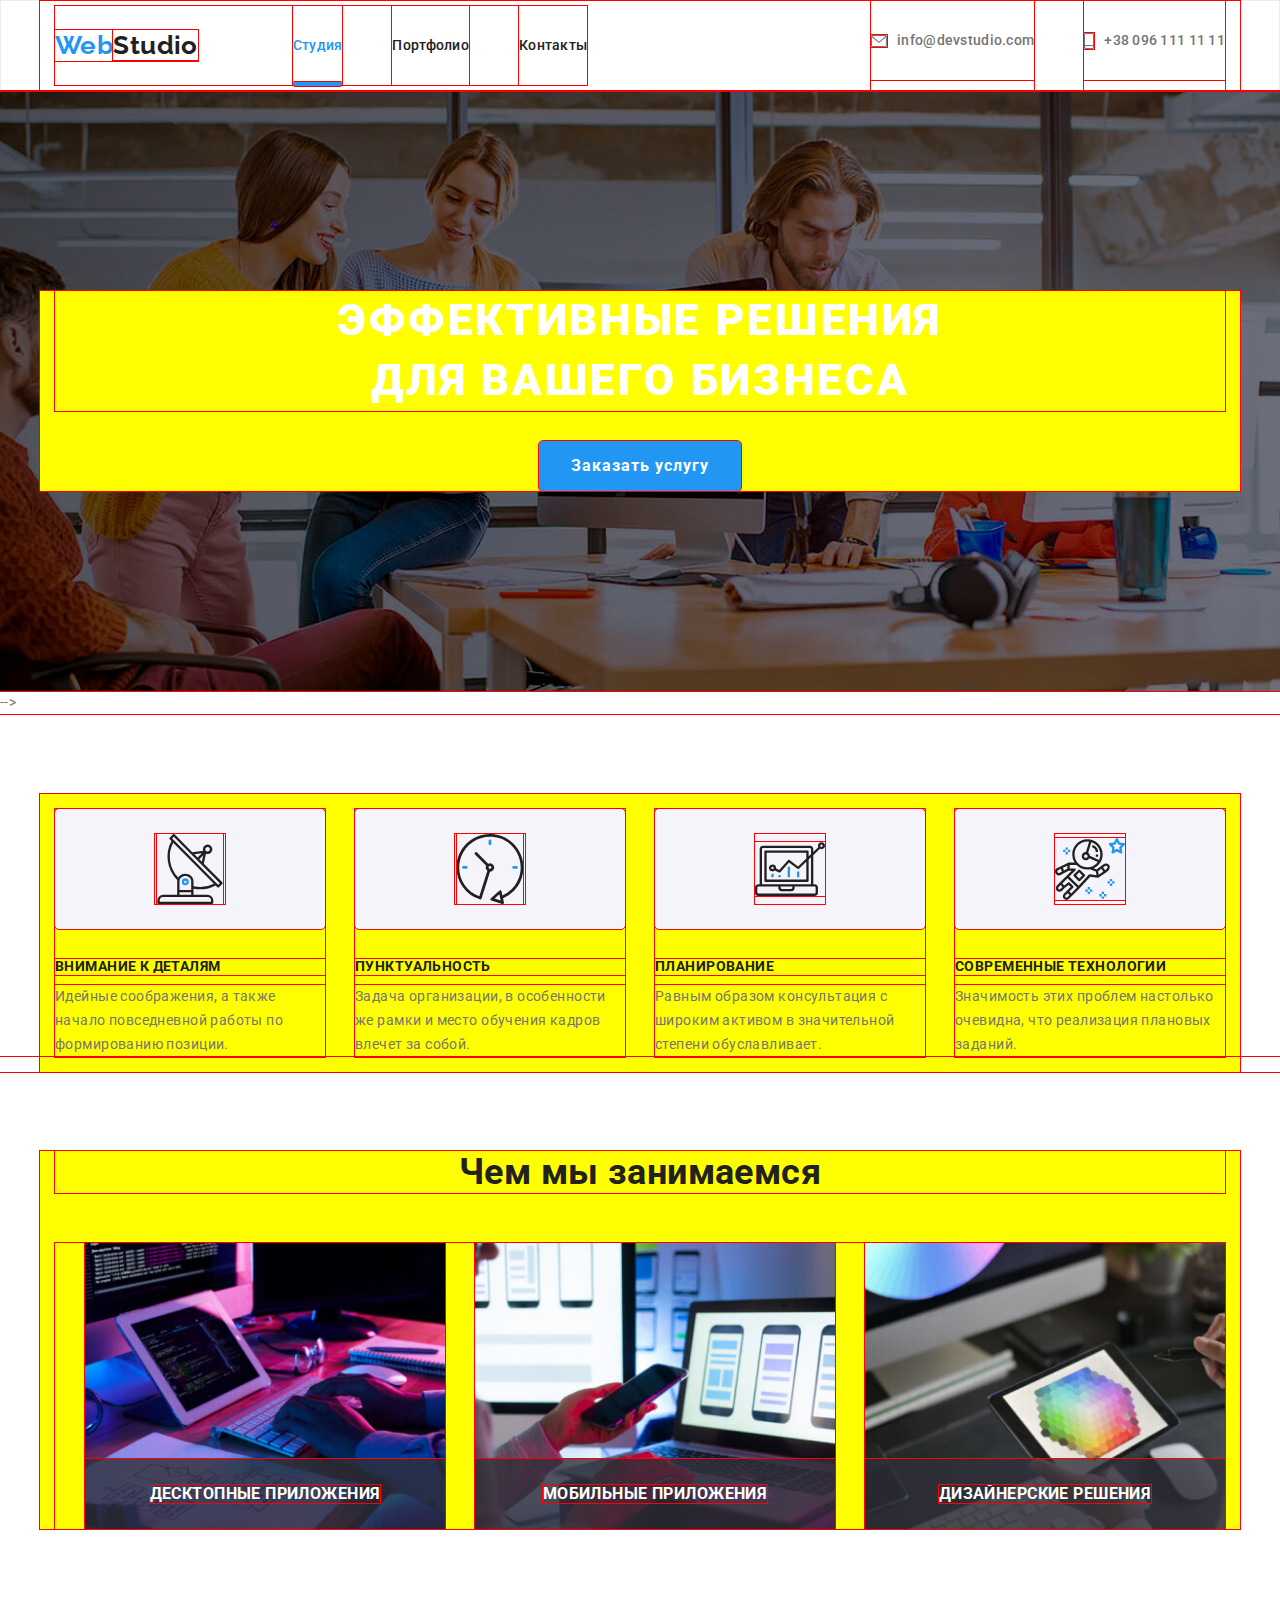
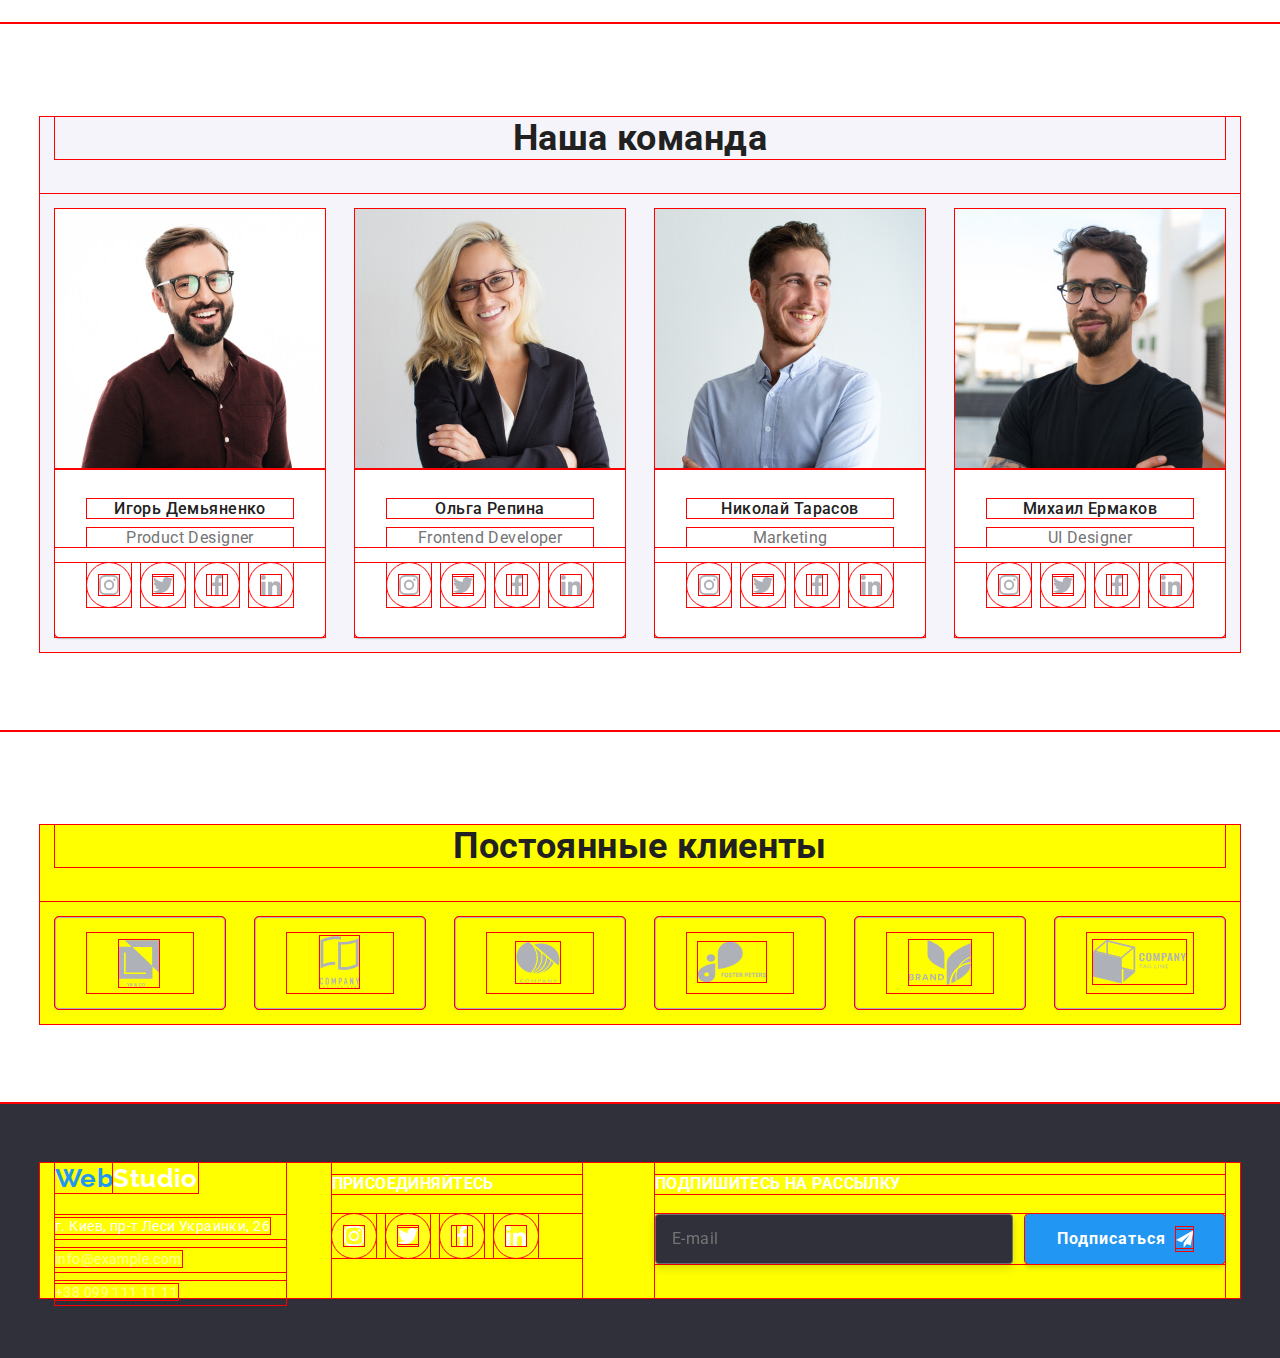
==== commit ad67634c: "icons" ====
--- a/index.html
+++ b/index.html
@@ -543,94 +543,101 @@
     <!-- Футер -->
     <footer class="page-footer">
       <div class="container footer">
-        <div class="footer-first">
-          <a href="" lang="en" class="logo"
-            >Web<span class="footer__logo-text">Studio</span>
-          </a>
-
-          <address class="address">
-            <ul class="address__list">
-              <li class="address__item">
+        <div class="footer-unit">
+          <div class="footer-first">
+            <a href="" lang="en" class="logo"
+              >Web<span class="footer__logo-text">Studio</span>
+            </a>
+
+            <address class="address">
+              <ul class="address__list">
+                <li class="address__item">
+                  <a
+                    class="link address__map"
+                    href="https://goo.gl/maps/LCzn8i2AtvnE1q3n7"
+                    target="_blank"
+                    rel="noopener noreferrer"
+                    >г. Киев, пр-т Леси Украинки, 26
+                  </a>
+                </li>
+                <li class="address__item">
+                  <a href="mailto:info@example.com" class="link address__link"
+                    >info@example.com</a
+                  >
+                </li>
+                <li class="address__item">
+                  <a href="tel:+380991111111" class="link address__link"
+                    >+38 099 111 11 11</a
+                  >
+                </li>
+              </ul>
+            </address>
+          </div>
+          <div class="footer-social">
+            <h3 class="footer-social__title">присоединяйтесь</h3>
+            <ul class="footer-social__icons">
+              <li class="footer-social__item">
                 <a
-                  class="link address__map"
-                  href="https://goo.gl/maps/LCzn8i2AtvnE1q3n7"
+                  class="footer-social__link"
+                  href=""
                   target="_blank"
                   rel="noopener noreferrer"
-                  >г. Киев, пр-т Леси Украинки, 26
+                >
+                  <svg class="footer-social__svg" width="20" height="20">
+                    <use
+                      href="./images/icons.svg/sprite.svg#icon-instagram"
+                    ></use>
+                  </svg>
                 </a>
               </li>
-              <li class="address__item">
-                <a href="mailto:info@example.com" class="link address__link"
-                  >info@example.com</a
+
+              <li class="footer-social__item">
+                <a
+                  class="footer-social__link"
+                  href=""
+                  target="_blank"
+                  rel="noopener noreferrer"
                 >
+                  <svg class="footer-social__svg" width="20" height="20">
+                    <use
+                      href="./images/icons.svg/sprite.svg#icon-twitter"
+                    ></use>
+                  </svg>
+                </a>
               </li>
-              <li class="address__item">
-                <a href="tel:+380991111111" class="link address__link"
-                  >+38 099 111 11 11</a
+              <li class="footer-social__item">
+                <a
+                  class="footer-social__link"
+                  href=""
+                  target="_blank"
+                  rel="noopener noreferrer"
                 >
+                  <svg class="footer-social__svg" width="20" height="20">
+                    <use
+                      href="./images/icons.svg/sprite.svg#icon-facebook"
+                    ></use>
+                  </svg>
+                </a>
+              </li>
+              <li class="footer-social__item">
+                <a
+                  class="footer-social__link"
+                  href=""
+                  target="_blank"
+                  rel="noopener noreferrer"
+                >
+                  <svg class="footer-social__svg" width="20" height="20">
+                    <use
+                      href="./images/icons.svg/sprite.svg#icon-linkedin"
+                    ></use>
+                  </svg>
+                </a>
               </li>
             </ul>
-          </address>
+          </div>
         </div>
 
-        <div class="footer-social">
-          <h3 class="footer-social__title">присоединяйтесь</h3>
-          <ul class="footer-social__icons">
-            <li class="footer-social__item">
-              <a
-                class="footer-social__link"
-                href=""
-                target="_blank"
-                rel="noopener noreferrer"
-              >
-                <svg class="footer-social__svg" width="20" height="20">
-                  <use
-                    href="./images/icons.svg/sprite.svg#icon-instagram"
-                  ></use>
-                </svg>
-              </a>
-            </li>
-
-            <li class="footer-social__item">
-              <a
-                class="footer-social__link"
-                href=""
-                target="_blank"
-                rel="noopener noreferrer"
-              >
-                <svg class="footer-social__svg" width="20" height="20">
-                  <use href="./images/icons.svg/sprite.svg#icon-twitter"></use>
-                </svg>
-              </a>
-            </li>
-            <li class="footer-social__item">
-              <a
-                class="footer-social__link"
-                href=""
-                target="_blank"
-                rel="noopener noreferrer"
-              >
-                <svg class="footer-social__svg" width="20" height="20">
-                  <use href="./images/icons.svg/sprite.svg#icon-facebook"></use>
-                </svg>
-              </a>
-            </li>
-            <li class="footer-social__item">
-              <a
-                class="footer-social__link"
-                href=""
-                target="_blank"
-                rel="noopener noreferrer"
-              >
-                <svg class="footer-social__svg" width="20" height="20">
-                  <use href="./images/icons.svg/sprite.svg#icon-linkedin"></use>
-                </svg>
-              </a>
-            </li>
-          </ul>
-        </div>
-
-        <form class="footer-input">
+        <div class="footer-input">
           <h3 class="footer-input__title">Подпишитесь на рассылку</h3>
           <div class="footer-mailing">
             <label for="footer-email" class="form-group__label"></label>
@@ -649,7 +656,7 @@
               </svg>
             </button>
           </div>
-        </form>
+        </div>
       </div>
     </footer>
 
--- a/css/main.css
+++ b/css/main.css
@@ -137,10 +137,17 @@
 .logo {
   font-family: Raleway;
   font-weight: 700;
-  font-size: 26px;
-  line-height: 1.19;
+  font-size: 24px;
+  line-height: 1.17;
   color: var(--accent-color);
   text-decoration: none;
+}
+
+@media screen and (min-width: 1200px) {
+  .logo {
+    font-size: 26px;
+    line-height: 1.19;
+  }
 }
 
 .btn {
@@ -373,6 +380,20 @@
   box-shadow: 0px 3px 1px rgba(0, 0, 0, 0.1), 0px 1px 2px rgba(0, 0, 0, 0.08), 0px 2px 2px rgba(0, 0, 0, 0.12);
 }
 
+.mobile-menu__btn {
+  width: 40px;
+  height: 40px;
+  background-color: transparent;
+  border: none;
+  cursor: pointer;
+}
+
+@media screen and (min-width: 768px) {
+  .mobile-menu__btn {
+    display: none;
+  }
+}
+
 .hero {
   max-width: 1600px;
   height: 600px;
@@ -436,32 +457,67 @@
 }
 
 .header__list {
-  display: flex;
-  margin-left: 95px;
+  display: none;
+}
+
+@media screen and (min-width: 768px) {
+  .header__list {
+    display: flex;
+    margin-left: 95px;
+  }
 }
 
 .auth-nav {
-  display: flex;
-  align-items: center;
-  margin-left: auto;
-  font-weight: 500;
-  font-size: 14px;
-  line-height: 1.14;
-  letter-spacing: 0.02em;
-  color: var(--primary-text-color);
-}
-
-.auth-nav__item:not(:first-child) {
-  margin-left: 50px;
-}
-
-.auth-nav__link {
-  display: inline-flex;
-  align-items: center;
-  justify-content: center;
-  padding-top: 32px;
-  padding-bottom: 31px;
-  transition: color var(--animation);
+  display: none;
+}
+
+@media screen and (min-width: 768px) {
+  .auth-nav {
+    display: flex;
+    align-items: center;
+    margin-left: auto;
+    font-weight: 500;
+    font-size: 14px;
+    line-height: 1.14;
+    letter-spacing: 0.02em;
+    color: var(--primary-text-color);
+  }
+}
+
+@media screen and (min-width: 768px) and (max-width: 1199.98px) {
+  .auth-nav {
+    display: block;
+  }
+}
+
+@media screen and (min-width: 1200px) {
+  .auth-nav__item:not(:first-child) {
+    margin-left: 50px;
+  }
+}
+
+@media screen and (min-width: 768px) {
+  .auth-nav__link {
+    display: block;
+    margin-bottom: 10px;
+  }
+}
+
+@media screen and (min-width: 1200px) {
+  .auth-nav__link {
+    display: inline-flex;
+    align-items: center;
+    justify-content: center;
+    padding-top: 32px;
+    padding-bottom: 31px;
+    transition: color var(--animation);
+  }
+}
+
+@media screen and (min-width: 768px) and (max-width: 1199.98px) {
+  .auth-nav__link:last-child {
+    margin-bottom: 0px;
+  }
 }
 
 .auth-nav__link:hover,
@@ -474,9 +530,21 @@
 }
 
 .auth-nav__item {
-  display: inline-flex;
   align-items: center;
   justify-content: center;
+}
+
+@media screen and (min-width: 768px) and (max-width: 1199.98px) {
+  .auth-nav__item {
+    display: block;
+    flex-wrap: wrap;
+  }
+}
+
+@media screen and (min-width: 1200px) {
+  .auth-nav__item {
+    display: inline-flex;
+  }
 }
 
 .site-nav__item:not(:last-child) {
@@ -819,9 +887,35 @@
   justify-content: space-between;
 }
 
-@media screen and (max-width: 1199.98px) {
-  .footer {
+.footer-unit {
+  display: flex;
+  justify-content: space-around;
+}
+
+@media screen and (max-width: 767.98px) {
+  .footer-unit {
+    flex-wrap: wrap;
+    justify-content: center;
+  }
+}
+
+@media screen and (min-width: 768px) and (max-width: 1199.98px) {
+  .footer-unit {
+    width: 100%;
     justify-content: space-around;
+  }
+}
+
+@media screen and (min-width: 1200px) {
+  .footer-unit {
+    width: 45%;
+    justify-content: space-between;
+  }
+}
+
+@media screen and (max-width: 1200px) {
+  .footer-unit {
+    text-align: center;
   }
 }
 
@@ -851,17 +945,13 @@
   text-align: center;
   width: 250px;
   height: 135px;
-}
-
-@media screen and (min-width: 480px) {
-  .footer-social {
-    margin-bottom: 60px;
-  }
+  margin-bottom: 60px;
 }
 
 @media screen and (min-width: 1200px) {
   .footer-social {
     padding-top: 12px;
+    margin-bottom: 0;
   }
 }
 
@@ -979,7 +1069,8 @@
   letter-spacing: 0.03em;
   background-color: var(--dark-bg);
   color: var(--primary-white-color);
-  width: 450px;
+  width: 100%;
+  max-width: 450px;
   height: 50px;
   border: 1px solid rgba(255, 255, 255, 0.3);
   box-sizing: border-box;
@@ -989,9 +1080,14 @@
   padding-left: 16px;
 }
 
+@media screen and (min-width: 480px) {
+  .footer-mailing__mail {
+    width: 450px;
+  }
+}
+
 @media screen and (max-width: 1199.98px) {
   .footer-mailing__mail {
-    max-width: 450px;
     margin-bottom: 20px;
   }
 }
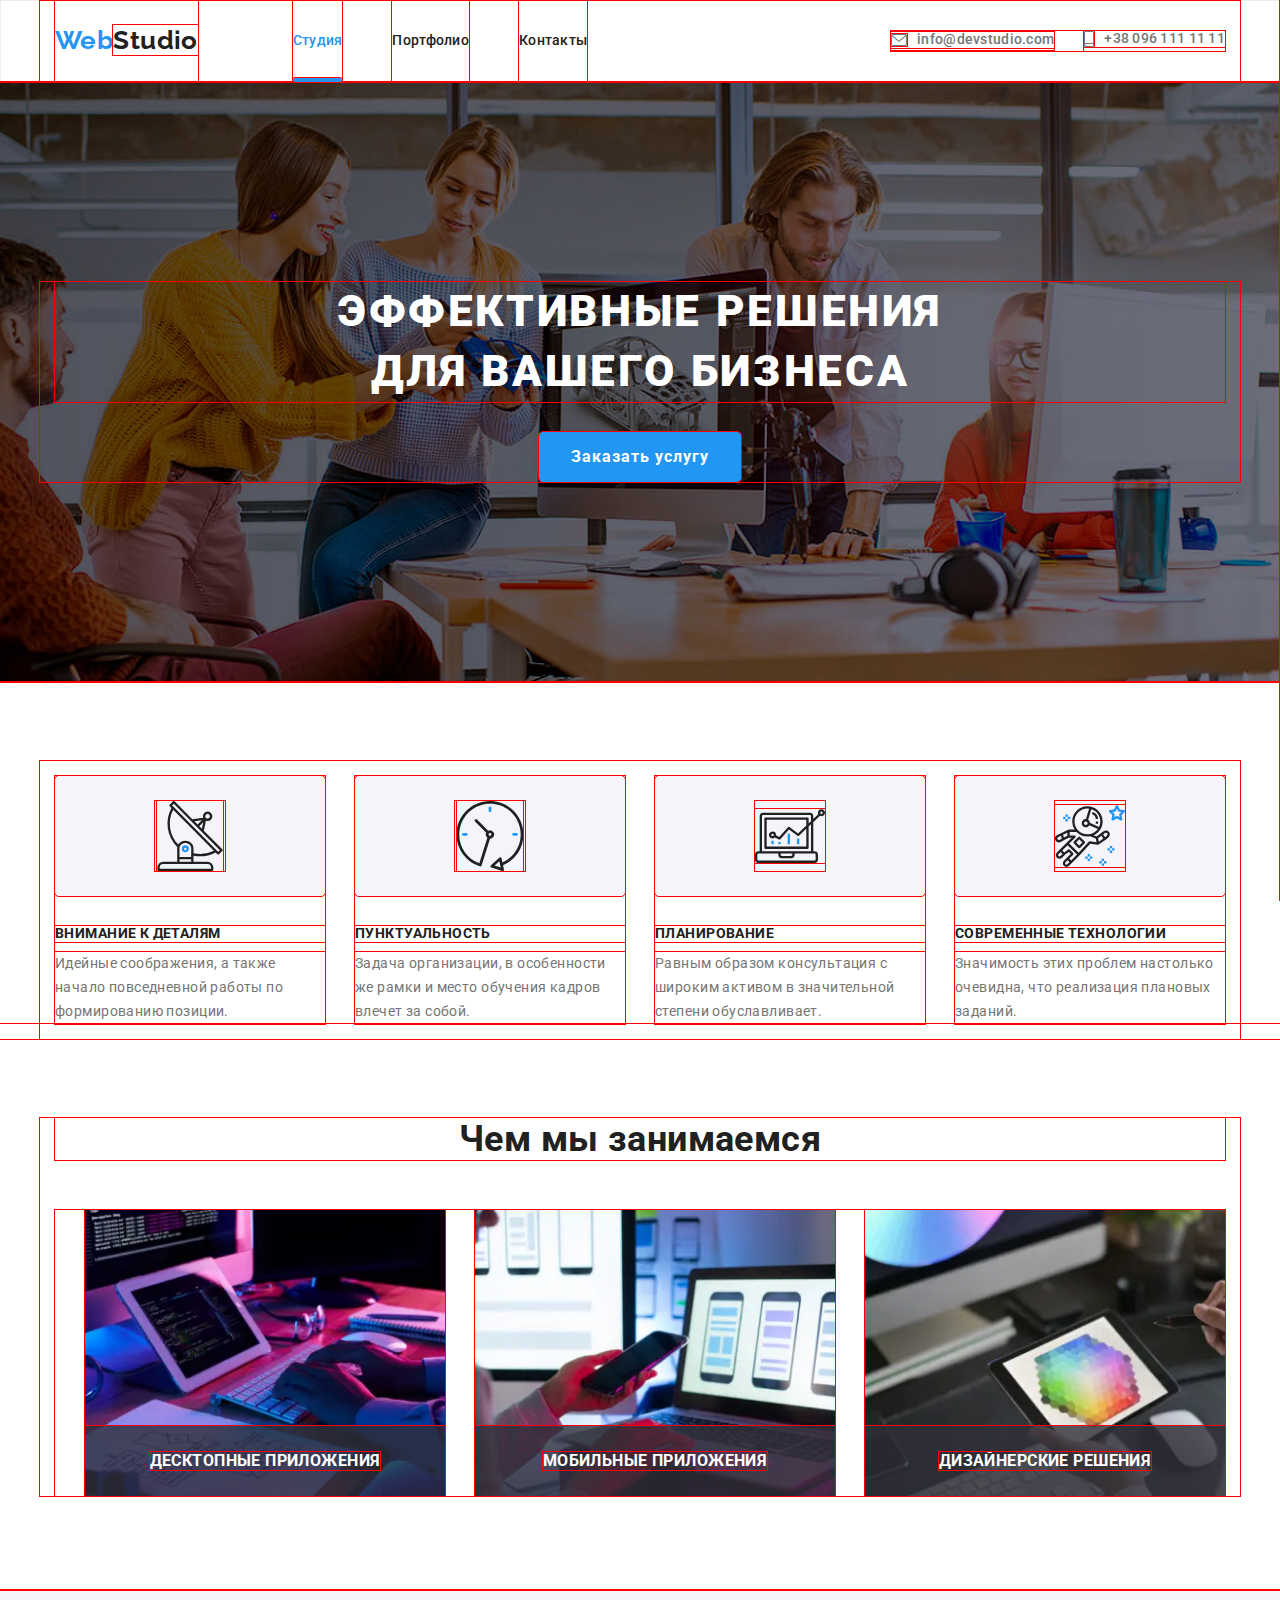
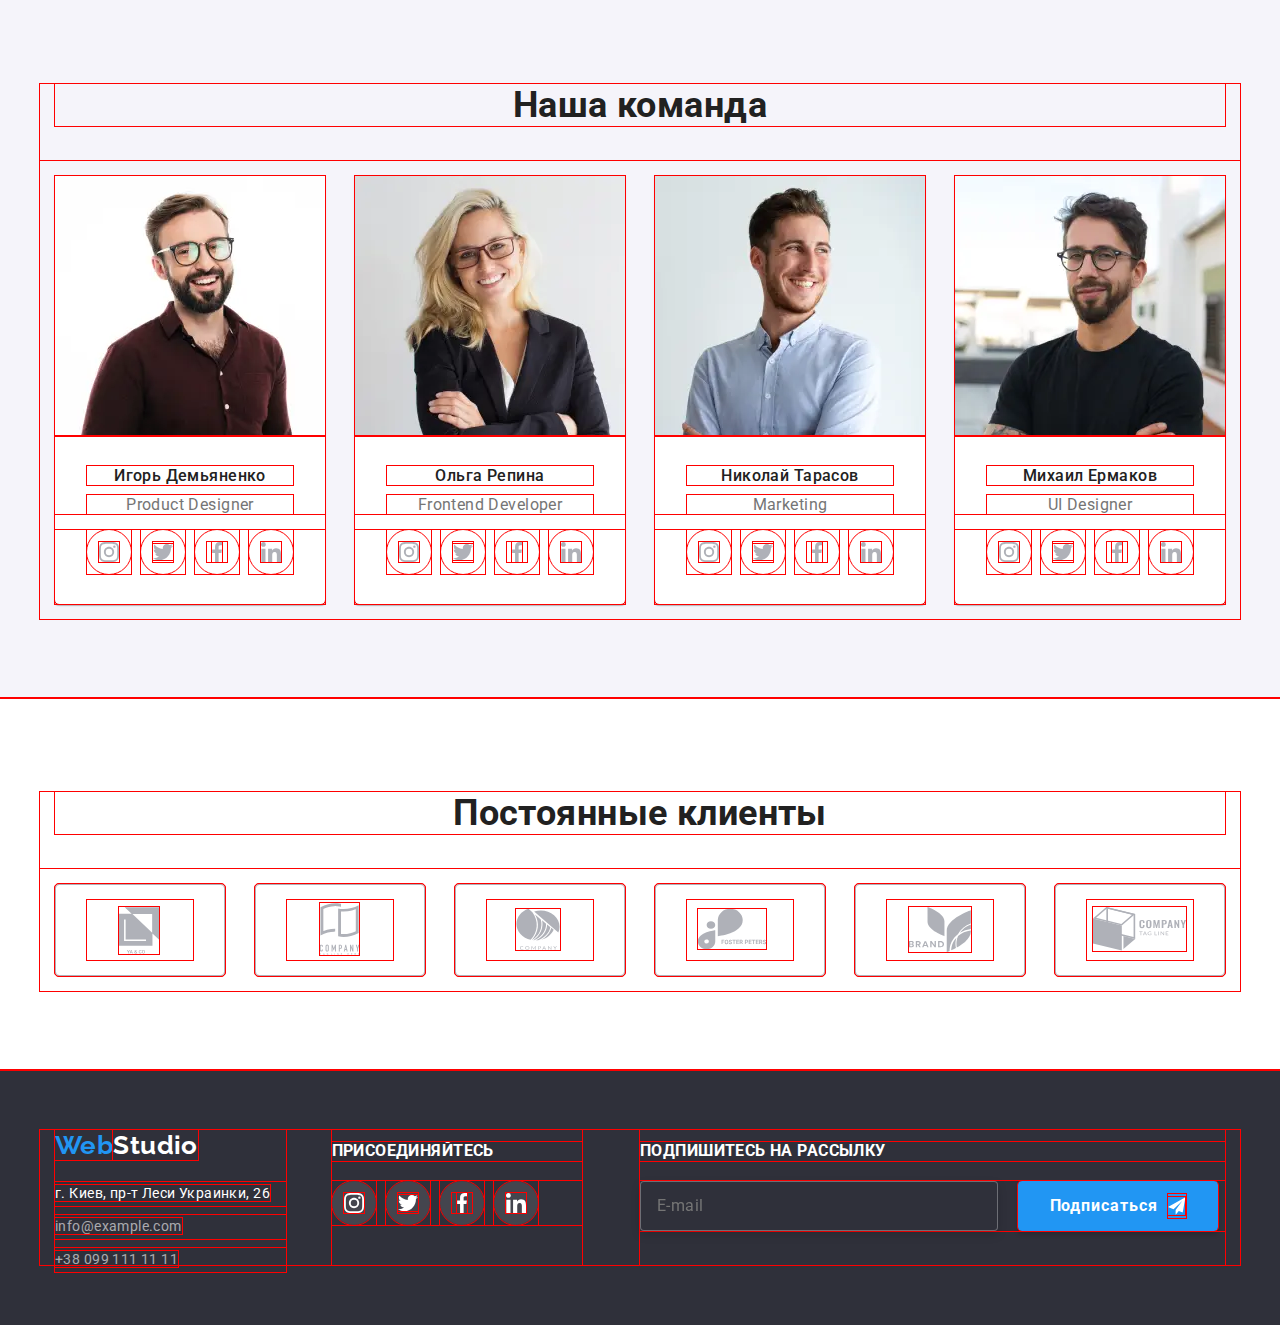
==== commit c5d9988e: "работа с изображениями" ====
--- a/index.html
+++ b/index.html
@@ -21,9 +21,10 @@
     <header class="header">
       <div class="header__container">
         <nav class="header__nav">
-          <a href="./index.html" lang="en" class="logo"
+          <a href="./index.html" lang="en" class="logo header-logo"
             >Web<span class="header__logo-text">Studio</span>
           </a>
+
           <ul class="header__list">
             <li class="item site-nav__item">
               <a href="" class="link site-nav__link current">Студия</a>
@@ -67,18 +68,99 @@
             </a>
           </li>
         </ul>
-        <button class="mobile-menu__btn">
+
+        <button class="mobile-menu__btn" data-menu-button>
           <svg class="menu-btn__icon" width="40" height="40">
             <use
               class="menu-btn__close"
               href="./images/icons.svg/sprite.svg#close"
             ></use>
+
             <use
               class="menu-btn__icon-menu"
               href="./images/icons.svg/sprite.svg#icon-menu"
             ></use>
           </svg>
         </button>
+      </div>
+
+      <div class="mobile-menu" data-menu>
+        <ul class="mobile-menu__list">
+          <li class="item mobile-menu__item">
+            <a href="" class="link mobile-menu__link mobile-menu__link--accent"
+              >Студия</a
+            >
+          </li>
+          <li class="item mobile-menu__item">
+            <a href="./portfolio.html" class="link mobile-menu__link"
+              >Портфолио</a
+            >
+          </li>
+          <li class="item mobile-menu__item mobile-menu__item">
+            <a href="" class="link mobile-menu__link">Контакты</a>
+          </li>
+        </ul>
+        <a
+          class="
+            link
+            mobile-menu__contacts-link mobile-menu__contacts-link--accent
+          "
+          href="tel:+380961111111"
+          target="_blank"
+          rel="noopener noreferrer"
+        >
+          +38 096 111 11 11
+        </a>
+        <a
+          class="link mobile-menu__contacts-link"
+          href="mailto:info@devstudio.com"
+          target="_blank"
+          rel="noopener noreferrer"
+        >
+          info@devstudio.com
+        </a>
+
+        <ul class="social-menu__list">
+          <li class="social-menu__item">
+            <a
+              class="social-menu__link"
+              href=""
+              target="_blank"
+              rel="noopener noreferrer"
+            >
+              Instagram
+            </a>
+          </li>
+          <li class="social-menu__item">
+            <a
+              class="social-menu__link"
+              href=""
+              target="_blank"
+              rel="noopener noreferrer"
+              >Twitter
+            </a>
+          </li>
+          <li class="social-menu__item">
+            <a
+              class="social-menu__link"
+              href=""
+              target="_blank"
+              rel="noopener noreferrer"
+            >
+              Facebook</a
+            >
+          </li>
+          <li class="social-menu__item">
+            <a
+              class="social-menu__link"
+              href=""
+              target="_blank"
+              rel="noopener noreferrer"
+            >
+              LinkedIn
+            </a>
+          </li>
+        </ul>
       </div>
     </header>
 
@@ -95,7 +177,6 @@
           </button>
         </div>
       </section>
-      -->
 
       <!-- Особенности -->
       <section class="features">
@@ -157,39 +238,102 @@
       </section>
 
       <!-- Чем мы занимаемся -->
-      <section class="section">
-        <div class="container service">
+      <section class="section service">
+        <div class="container">
           <h2 class="section__title">Чем мы занимаемся</h2>
           <ul class="service__list">
             <li class="service__item">
-              <img
-                src="./images/img-1.jpg"
-                alt="Соображения"
-                width="370"
-                height="294"
-              />
+              <picture>
+                <source
+                  srcset="
+                    ./images/doing/img1_desktop.webp    1x,
+                    ./images/doing/img1@2x_desktop.webp 2x
+                  "
+                  media="(min-width: 1200px)"
+                  type="image/webp"
+                />
+
+                <source
+                  srcset="
+                    ./images/doing/img1_desktop.jpg    1x,
+                    ./images/doing/img1@2x_desktop.jpg 2x
+                  "
+                  media="(min-width: 1200px)"
+                  type="image/jpeg"
+                />
+
+                <img
+                  src="./images/doing/img1_desktop.jpg"
+                  alt="Соображения"
+                  width="370"
+                  height="294"
+                />
+              </picture>
+
               <div class="service__apps">
                 <h3 class="service__title">Десктопные приложения</h3>
               </div>
             </li>
             <li class="service__item">
-              <img
-                src="./images/img-2.jpg"
-                alt="Консультация"
-                width="370"
-                height="294"
-              />
+              <picture>
+                <source
+                  srcset="
+                    ./images/doing/img2_desktop.webp    1x,
+                    ./images/doing/img2@2x_desktop.webp 2x
+                  "
+                  media="(min-width: 1200px)"
+                  type="image/webp"
+                />
+
+                <source
+                  srcset="
+                    ./images/doing/img2_desktop.jpg    1x,
+                    ./images/doing/img2@2x_desktop.jpg 2x
+                  "
+                  media="(min-width: 1200px)"
+                  type="image/jpeg"
+                />
+
+                <img
+                  src="./images/doing/img2_desktop.jpg"
+                  alt="Консультация"
+                  width="370"
+                  height="294"
+                />
+              </picture>
+
               <div class="service__apps">
                 <h3 class="service__title">Мобильные приложения</h3>
               </div>
             </li>
             <li class="service__item">
-              <img
-                src="./images/img-3.jpg"
-                alt="Технологии"
-                width="370"
-                height="294"
-              />
+              <picture>
+                <source
+                  srcset="
+                    ./images/doing/img3_desktop.webp    1x,
+                    ./images/doing/img3@2x_desktop.webp 2x
+                  "
+                  media="(min-width: 1200px)"
+                  type="image/webp"
+                />
+
+                <source
+                  srcset="
+                    ./images/doing/img3_desktop.jpg    1x,
+                    ./images/doing/img3@2x_desktop.jpg 2x
+                  "
+                  media="(min-width: 1200px)"
+                  type="image/jpeg"
+                />
+
+                <img
+                  src="./images/doing/img3_desktop.jpg"
+                  alt="Технологии"
+                  width="370"
+                  height="294"
+                />
+              </picture>
+
               <div class="service__apps">
                 <h3 class="service__title">Дизайнерские решения</h3>
               </div>
@@ -199,17 +343,68 @@
       </section>
 
       <!-- Наша команда -->
-      <section class="section">
-        <div class="container team">
+      <section class="section team">
+        <div class="container">
           <h2 class="section__title">Наша команда</h2>
           <ul class="team__list">
             <li class="team__item">
-              <img
-                src="./images/team/photo1.jpg"
-                alt="Игорь Демьяненко"
-                width="270"
-                height="260"
-              />
+              <picture>
+                <source
+                  srcset="
+                    ./images/gallery/desktop/img1_desktop.webp    1x,
+                    ./images/gallery/desktop/img1@2x_desktop.webp 2x
+                  "
+                  media="(min-width: 1200px)"
+                  type="image/webp"
+                />
+                <source
+                  srcset="
+                    ./images/gallery/tablet/img1_tablet.webp    1x,
+                    ./images/gallery/tablet/img1@2x_tablet.webp 2x
+                  "
+                  media="(min-width: 768px)"
+                  type="image/webp"
+                />
+                <source
+                  srcset="
+                    ./images/gallery/mobile/img1_mobile.webp    1x,
+                    ./images/gallery/mobile/img1@2x_mobile.webp 2x
+                  "
+                  media="(max-width: 767.98px)"
+                  type="image/webp"
+                />
+                <source
+                  srcset="
+                    ./images/gallery/desktop/img1_desktop.jpg    1x,
+                    ./images/gallery/desktop/img1@2x_desktop.jpg 2x
+                  "
+                  media="(min-width: 1200px)"
+                  type="image/jpeg"
+                />
+                <source
+                  srcset="
+                    ./images/gallery/tablet/img1_tablet.jpg    1x,
+                    ./images/gallery/tablet/img1@2x_tablet.jpg 2x
+                  "
+                  media="(min-width: 768px)"
+                  type="image/jpeg"
+                />
+                <source
+                  srcset="
+                    ./images/gallery/mobile/img1_mobile.jpg    1x,
+                    ./images/gallery/mobile/img1@2x_mobile.jpg 2x
+                  "
+                  media="(max-width: 767.98px)"
+                  type="image/jpeg"
+                />
+                <img
+                  src="./images/gallery/mobile/img1_mobile.jpg"
+                  alt="Игорь Демьяненко"
+                  width="450"
+                  height="460"
+                />
+              </picture>
+
               <div class="our-team">
                 <h3 class="our-team__title">Игорь Демьяненко</h3>
                 <p class="our-team__text" lang="en">Product Designer</p>
@@ -275,12 +470,63 @@
               </ul>
             </li>
             <li class="team__item">
-              <img
-                src="./images/team/photo2.jpg"
-                alt="Ольга Репина"
-                width="270"
-                height="260"
-              />
+              <picture>
+                <source
+                  srcset="
+                    ./images/gallery/desktop/img2_desktop.webp    1x,
+                    ./images/gallery/desktop/img2@2x_desktop.webp 2x
+                  "
+                  media="(min-width: 1200px)"
+                  type="image/webp"
+                />
+                <source
+                  srcset="
+                    ./images/gallery/tablet/img2_tablet.webp    1x,
+                    ./images/gallery/tablet/img2@2x_tablet.webp 2x
+                  "
+                  media="(min-width: 768px)"
+                  type="image/webp"
+                />
+                <source
+                  srcset="
+                    ./images/gallery/mobile/img2_mobile.webp    1x,
+                    ./images/gallery/mobile/img2@2x_mobile.webp 2x
+                  "
+                  media="(max-width: 767.98px)"
+                  type="image/webp"
+                />
+                <source
+                  srcset="
+                    ./images/gallery/desktop/img2_desktop.jpg    1x,
+                    ./images/gallery/desktop/img2@2x_desktop.jpg 2x
+                  "
+                  media="(min-width: 1200px)"
+                  type="image/jpeg"
+                />
+                <source
+                  srcset="
+                    ./images/gallery/tablet/img2_tablet.jpg    1x,
+                    ./images/gallery/tablet/img2@2x_tablet.jpg 2x
+                  "
+                  media="(min-width: 768px)"
+                  type="image/jpeg"
+                />
+                <source
+                  srcset="
+                    ./images/gallery/mobile/img2_mobile.jpg    1x,
+                    ./images/gallery/mobile/img2@2x_mobile.jpg 2x
+                  "
+                  media="(max-width: 767.98px)"
+                  type="image/jpeg"
+                />
+                <img
+                  src="./images/gallery/mobile/img2_mobile.jpg"
+                  alt="Ольга Репина"
+                  width="450"
+                  height="460"
+                />
+              </picture>
+
               <div class="our-team">
                 <h3 class="our-team__title">Ольга Репина</h3>
                 <p class="our-team__text" lang="en">Frontend Developer</p>
@@ -345,12 +591,63 @@
               </ul>
             </li>
             <li class="team__item">
-              <img
-                src="./images/team/photo3.jpg"
-                alt="Николай Тарасов"
-                width="270"
-                height="260"
-              />
+              <picture>
+                <source
+                  srcset="
+                    ./images/gallery/desktop/img3_desktop.webp    1x,
+                    ./images/gallery/desktop/img3@2x_desktop.webp 2x
+                  "
+                  media="(min-width: 1200px)"
+                  type="image/webp"
+                />
+                <source
+                  srcset="
+                    ./images/gallery/tablet/img3_tablet.webp    1x,
+                    ./images/gallery/tablet/img3@2x_tablet.webp 2x
+                  "
+                  media="(min-width: 768px)"
+                  type="image/webp"
+                />
+                <source
+                  srcset="
+                    ./images/gallery/mobile/img3_mobile.webp    1x,
+                    ./images/gallery/mobile/img3@2x_mobile.webp 2x
+                  "
+                  media="(max-width: 767.98px)"
+                  type="image/webp"
+                />
+                <source
+                  srcset="
+                    ./images/gallery/desktop/img3_desktop.jpg    1x,
+                    ./images/gallery/desktop/img3@2x_desktop.jpg 2x
+                  "
+                  media="(min-width: 1200px)"
+                  type="image/jpeg"
+                />
+                <source
+                  srcset="
+                    ./images/gallery/tablet/img3_tablet.jpg    1x,
+                    ./images/gallery/tablet/img3@2x_tablet.jpg 2x
+                  "
+                  media="(min-width: 768px)"
+                  type="image/jpeg"
+                />
+                <source
+                  srcset="
+                    ./images/gallery/mobile/img3_mobile.jpg    1x,
+                    ./images/gallery/mobile/img3@2x_mobile.jpg 2x
+                  "
+                  media="(max-width: 767.98px)"
+                  type="image/jpeg"
+                />
+                <img
+                  src="./images/gallery/mobile/img3_mobile.jpg"
+                  alt="Николай Тарасов"
+                  width="450"
+                  height="460"
+                />
+              </picture>
+
               <div class="our-team">
                 <h3 class="our-team__title">Николай Тарасов</h3>
                 <p class="our-team__text" lang="en">Marketing</p>
@@ -415,12 +712,63 @@
               </ul>
             </li>
             <li class="team__item">
-              <img
-                src="./images/team/photo4.jpg"
-                alt="Михаил Ермаков"
-                width="270"
-                height="260"
-              />
+              <picture>
+                <source
+                  srcset="
+                    ./images/gallery/desktop/img4_desktop.webp    1x,
+                    ./images/gallery/desktop/img4@2x_desktop.webp 2x
+                  "
+                  media="(min-width: 1200px)"
+                  type="image/webp"
+                />
+                <source
+                  srcset="
+                    ./images/gallery/tablet/img4_tablet.webp    1x,
+                    ./images/gallery/tablet/img4@2x_tablet.webp 2x
+                  "
+                  media="(min-width: 768px)"
+                  type="image/webp"
+                />
+                <source
+                  srcset="
+                    ./images/gallery/mobile/img4_mobile.webp    1x,
+                    ./images/gallery/mobile/img4@2x_mobile.webp 2x
+                  "
+                  media="(max-width: 767.98px)"
+                  type="image/webp"
+                />
+                <source
+                  srcset="
+                    ./images/gallery/desktop/img4_desktop.jpg    1x,
+                    ./images/gallery/desktop/img4@2x_desktop.jpg 2x
+                  "
+                  media="(min-width: 1200px)"
+                  type="image/jpeg"
+                />
+                <source
+                  srcset="
+                    ./images/gallery/tablet/img4_tablet.jpg    1x,
+                    ./images/gallery/tablet/img4@2x_tablet.jpg 2x
+                  "
+                  media="(min-width: 768px)"
+                  type="image/jpeg"
+                />
+                <source
+                  srcset="
+                    ./images/gallery/mobile/img4_mobile.jpg    1x,
+                    ./images/gallery/mobile/img4@2x_mobile.jpg 2x
+                  "
+                  media="(max-width: 767.98px)"
+                  type="image/jpeg"
+                />
+                <img
+                  src="./images/gallery/mobile/img4_mobile.jpg"
+                  alt="Михаил Ермаков"
+                  width="450"
+                  height="460"
+                />
+              </picture>
+
               <div class="our-team">
                 <h3 class="our-team__title">Михаил Ермаков</h3>
                 <p class="our-team__text" lang="en">UI Designer</p>
@@ -573,6 +921,7 @@
               </ul>
             </address>
           </div>
+
           <div class="footer-social">
             <h3 class="footer-social__title">присоединяйтесь</h3>
             <ul class="footer-social__icons">
@@ -736,5 +1085,6 @@
       </div>
     </div>
     <script src="./js/modal.js"></script>
+    <script src="./js/menu.js"></script>
   </body>
 </html>
--- a/css/main.css
+++ b/css/main.css
@@ -93,27 +93,23 @@
   margin-right: auto;
   padding-left: 15px;
   padding-right: 15px;
-  background-color: aqua;
 }
 
 @media screen and (min-width: 480px) {
   .container {
     max-width: 480px;
-    background-color: coral;
   }
 }
 
 @media screen and (min-width: 768px) {
   .container {
     max-width: 768px;
-    background-color: lightgreen;
   }
 }
 
 @media screen and (min-width: 1200px) {
   .container {
     max-width: 1200px;
-    background-color: yellow;
   }
 }
 
@@ -349,8 +345,20 @@
 .control__list {
   display: flex;
   flex-wrap: wrap;
-  justify-content: center;
-  margin-bottom: 50px;
+  margin-bottom: 30px;
+  justify-content: start;
+}
+
+@media screen and (min-width: 768px) {
+  .control__list {
+    justify-content: center;
+  }
+}
+
+@media screen and (min-width: 1200px) {
+  .control__list {
+    margin-bottom: 50px;
+  }
 }
 
 .control__item {
@@ -367,6 +375,7 @@
   border-radius: 4px;
   border: none;
   padding: 6px 22px;
+  margin-bottom: 15px;
   min-width: 38px;
   color: var(--title-text-color);
   background-color: #f5f4fa;
@@ -380,18 +389,131 @@
   box-shadow: 0px 3px 1px rgba(0, 0, 0, 0.1), 0px 1px 2px rgba(0, 0, 0, 0.08), 0px 2px 2px rgba(0, 0, 0, 0.12);
 }
 
+.mobile-menu {
+  position: fixed;
+  top: 0;
+  left: 100%;
+  display: flex;
+  flex-direction: column;
+  width: 100%;
+  height: 100vh;
+  padding: 48px 40px;
+  background-color: #fff;
+  transition: color 250ms cubic-bezier(0.4, 0, 0.2, 1);
+  z-index: 99;
+}
+
+.mobile-menu.is-open {
+  left: 0;
+}
+
+.mobile-menu__list {
+  margin-bottom: 306px;
+}
+
+.mobile-menu__item:not(:last-child) {
+  margin-bottom: 32px;
+}
+
+.mobile-menu__link {
+  font-weight: 500;
+  font-size: 40px;
+  line-height: 1.18;
+  letter-spacing: 0.02em;
+  color: var(--title-text-color);
+}
+
+.mobile-menu__link--accent {
+  color: var(--accent-color);
+}
+
+.mobile-menu__contacts-link {
+  font-weight: 500;
+  font-size: 24px;
+  line-height: 1.18;
+  letter-spacing: 0.02em;
+  color: var(--primary-text-color);
+}
+
+.mobile-menu__contacts-link--accent {
+  font-size: 34px;
+  color: var(--accent-color);
+  margin-bottom: 32px;
+}
+
 .mobile-menu__btn {
-  width: 40px;
-  height: 40px;
+  position: absolute;
+  display: inline-flex;
+  top: 10px;
+  right: 15px;
+  margin: 0;
+  padding: 0;
+  border: none;
+  z-index: 100;
+  cursor: pointer;
   background-color: transparent;
-  border: none;
-  cursor: pointer;
+  transition: fill 250ms cubic-bezier(0.4, 0, 0.2, 1);
 }
 
 @media screen and (min-width: 768px) {
   .mobile-menu__btn {
     display: none;
   }
+}
+
+.is-open .menu-btn__icon-menu {
+  display: none;
+}
+
+.menu-btn__close {
+  display: none;
+}
+
+.is-open .menu-btn__close {
+  display: block;
+}
+
+.menu-btn__icon {
+  width: 40px;
+  height: 40px;
+  fill: var(----title-text-color);
+}
+
+.mobile-menu__btn:hover .menu-btn__icon,
+.mobile-menu__btn:focus .menu-btn__icon {
+  fill: var(--accent-color);
+}
+
+.menu-btn__icon-menu {
+  color: currentColor;
+}
+
+.social-menu__list {
+  display: flex;
+  flex-wrap: wrap;
+  margin-top: 64px;
+}
+
+.social-menu__item {
+  margin-bottom: 10px;
+}
+
+.social-menu__item:not(:last-child)::after {
+  content: '';
+  width: 22px;
+  border: 1px solid rgba(33, 33, 33, 0.2);
+  margin-right: 10px;
+  transform: rotate(90deg);
+  margin-left: 10px;
+}
+
+.social-menu__link {
+  font-weight: 500;
+  font-size: 18px;
+  line-height: 1.22;
+  letter-spacing: 0.02em;
+  text-decoration: none;
+  color: var(--accent-color);
 }
 
 .hero {
@@ -437,6 +559,18 @@
   border: 1px solid #ececec;
 }
 
+.header-logo {
+  padding-top: 16px;
+  padding-bottom: 16px;
+}
+
+@media screen and (min-width: 768px) {
+  .header-logo {
+    padding-top: 24px;
+    padding-bottom: 25px;
+  }
+}
+
 .header__logo-text {
   color: var(--title-text-color);
 }
@@ -446,9 +580,27 @@
   align-items: center;
   margin-left: auto;
   margin-right: auto;
-  width: 1200px;
+  width: 100%;
   padding-left: 15px;
   padding-right: 15px;
+}
+
+@media screen and (min-width: 480px) {
+  .header__container {
+    max-width: 480px;
+  }
+}
+
+@media screen and (min-width: 768px) {
+  .header__container {
+    max-width: 768px;
+  }
+}
+
+@media screen and (min-width: 1200px) {
+  .header__container {
+    max-width: 1200px;
+  }
 }
 
 .header__nav {
@@ -490,9 +642,20 @@
   }
 }
 
-@media screen and (min-width: 1200px) {
-  .auth-nav__item:not(:first-child) {
-    margin-left: 50px;
+.auth-nav__item {
+  align-items: center;
+  justify-content: center;
+}
+
+@media screen and (min-width: 768px) and (max-width: 1199.98px) {
+  .auth-nav__item:first-child {
+    margin-bottom: 10px;
+  }
+}
+
+@media screen and (min-width: 1200px) {
+  .auth-nav__item:first-child {
+    margin-right: 30px;
   }
 }
 
@@ -508,8 +671,7 @@
     display: inline-flex;
     align-items: center;
     justify-content: center;
-    padding-top: 32px;
-    padding-bottom: 31px;
+    margin: 0;
     transition: color var(--animation);
   }
 }
@@ -527,24 +689,6 @@
 
 .auth-nav__icon {
   margin-right: 10px;
-}
-
-.auth-nav__item {
-  align-items: center;
-  justify-content: center;
-}
-
-@media screen and (min-width: 768px) and (max-width: 1199.98px) {
-  .auth-nav__item {
-    display: block;
-    flex-wrap: wrap;
-  }
-}
-
-@media screen and (min-width: 1200px) {
-  .auth-nav__item {
-    display: inline-flex;
-  }
 }
 
 .site-nav__item:not(:last-child) {
@@ -573,7 +717,15 @@
 }
 
 .features {
-  padding-top: 94px;
+  padding-top: 60px;
+  padding-bottom: 60px;
+}
+
+@media screen and (min-width: 1200px) {
+  .features {
+    padding-top: 94px;
+    padding-bottom: 0;
+  }
 }
 
 .features__list {
@@ -625,12 +777,19 @@
 }
 
 .features__title {
-  display: flex;
   margin-bottom: 10px;
+  font-weight: 700;
   font-size: 14px;
   line-height: 1.14;
+  text-align: center;
   text-transform: uppercase;
   color: var(--title-text-color);
+}
+
+@media screen and (min-width: 768px) {
+  .features__title {
+    text-align: left;
+  }
 }
 
 .features__text {
@@ -639,12 +798,19 @@
 }
 
 .section {
-  padding-top: 94px;
-  padding-bottom: 94px;
+  padding-top: 60px;
+  padding-bottom: 60px;
+}
+
+@media screen and (min-width: 1200px) {
+  .section {
+    padding-top: 94px;
+    padding-bottom: 94px;
+  }
 }
 
 .section__title {
-  margin-bottom: 50px;
+  margin-bottom: 30px;
   font-weight: 700;
   font-family: ar(--main-font);
   font-size: 28px;
@@ -656,12 +822,19 @@
 @media screen and (min-width: 1200px) {
   .section__title {
     font-size: 36px;
-  }
-}
-
-@media screen and (max-width: 1199.98px) {
+    margin-bottom: 50px;
+  }
+}
+
+.service {
+  display: none;
+  padding-top: 0;
+}
+
+@media screen and (min-width: 1200px) {
   .service {
-    display: none;
+    display: block;
+    padding-top: 94px;
   }
 }
 
@@ -945,7 +1118,6 @@
   text-align: center;
   width: 250px;
   height: 135px;
-  margin-bottom: 60px;
 }
 
 @media screen and (min-width: 1200px) {
@@ -978,6 +1150,7 @@
 .footer-social__icons {
   display: flex;
   padding: 0;
+  margin-bottom: 60px;
 }
 
 @media screen and (max-width: 1199.98px) {
@@ -1024,6 +1197,10 @@
   background-color: var(--accent-color);
 }
 
+.footer-input {
+  width: 100%;
+}
+
 @media screen and (max-width: 1199.98px) {
   .footer-input {
     text-align: center;
@@ -1034,6 +1211,7 @@
 
 @media screen and (min-width: 1200px) {
   .footer-input {
+    width: 50%;
     padding-top: 12px;
   }
 }
@@ -1053,7 +1231,7 @@
 @media screen and (max-width: 1199.98px) {
   .footer-mailing {
     display: block;
-    flex-wrap: wrap;
+    flex-direction: column;
   }
 }
 
@@ -1080,6 +1258,12 @@
   padding-left: 16px;
 }
 
+@media screen and (max-width: 479.98px) {
+  .footer-mailing__mail {
+    width: 100%;
+  }
+}
+
 @media screen and (min-width: 480px) {
   .footer-mailing__mail {
     width: 450px;
@@ -1094,6 +1278,7 @@
 
 @media screen and (min-width: 1200px) {
   .footer-mailing__mail {
+    display: block;
     max-width: 358px;
     margin-right: 12px;
   }
@@ -1138,7 +1323,7 @@
 
 @media screen and (min-width: 480px) {
   .portfolio__item {
-    max-width: 450px;
+    width: 100%;
   }
 }
 
@@ -1155,7 +1340,9 @@
 }
 
 .portfolio__link {
-  display: block;
+  display: flex;
+  flex-direction: column;
+  height: 100%;
   text-decoration: none;
   transition: box-shadow var(--animation);
 }
@@ -1210,6 +1397,7 @@
   background: var(--primary-white-color);
   border-top: none;
   border: 1px solid #eeeeee;
+  flex-grow: 1;
 }
 
 .portfolio__title {
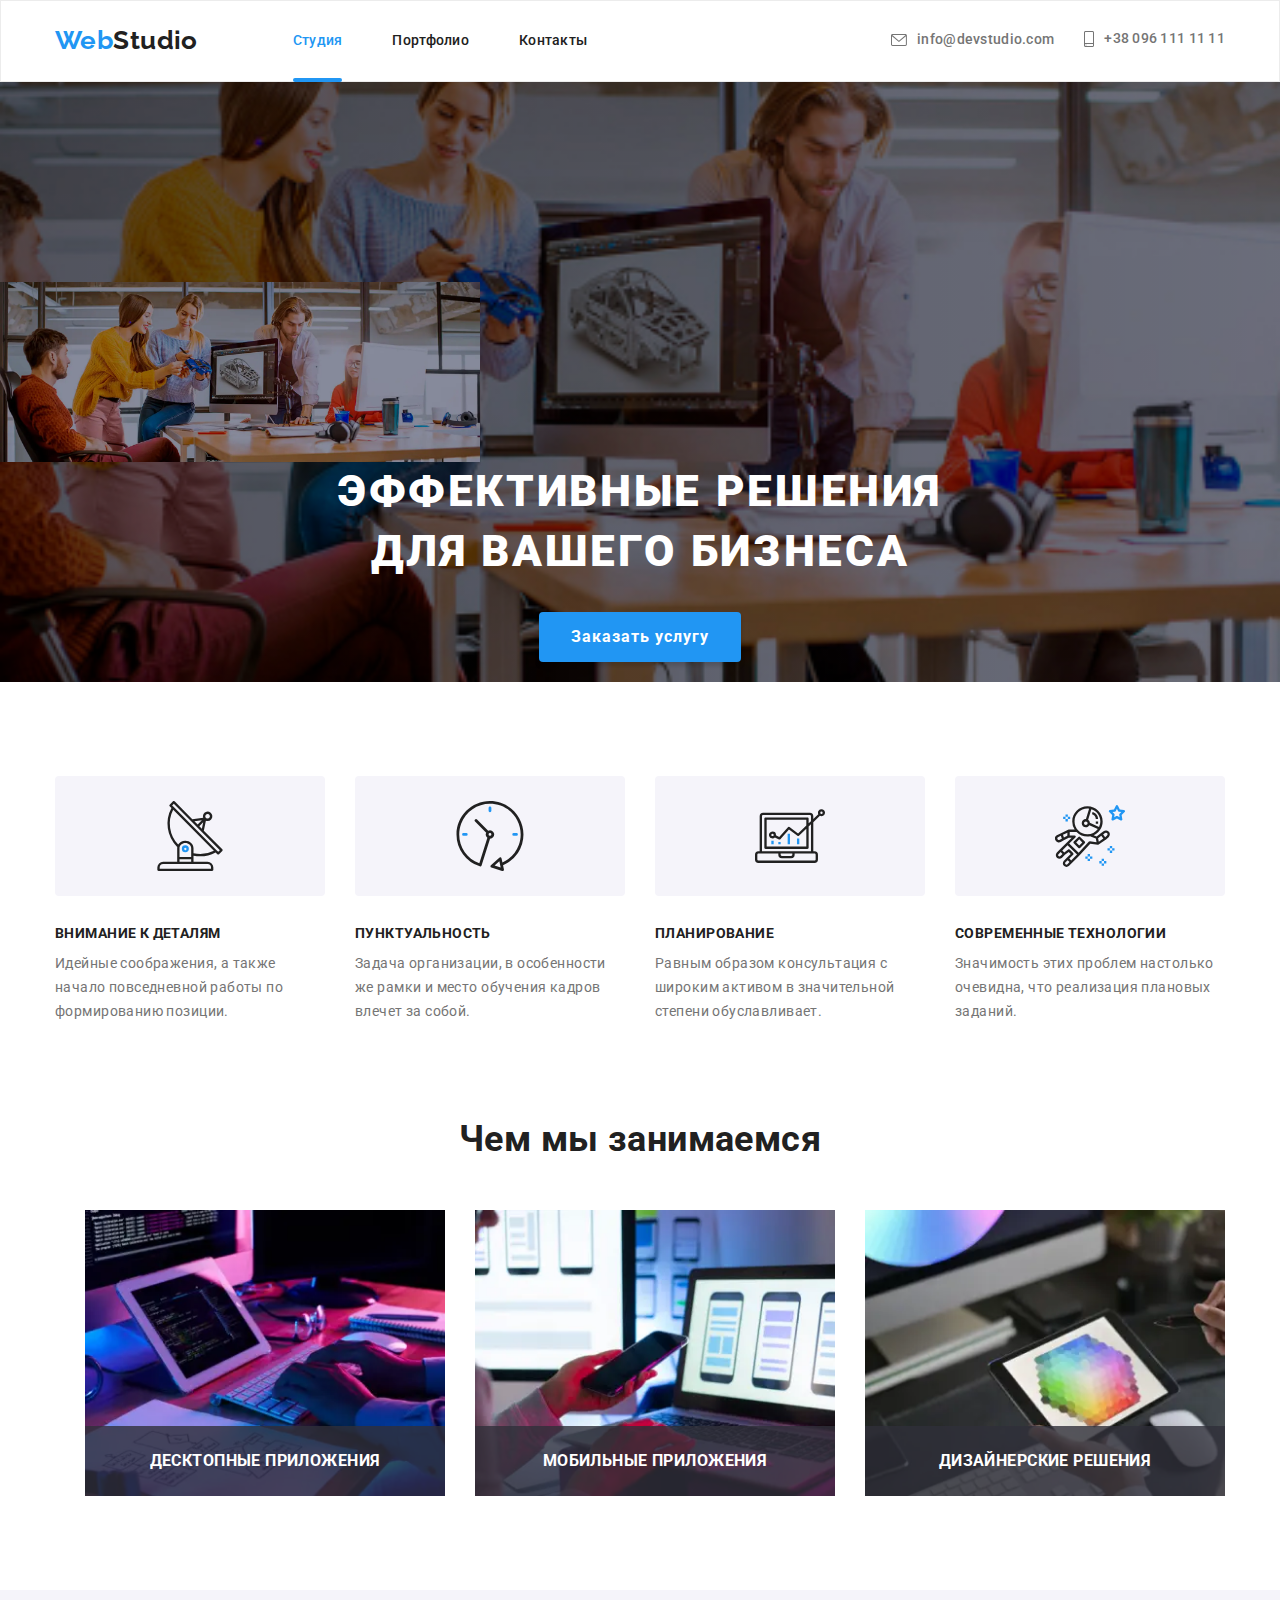
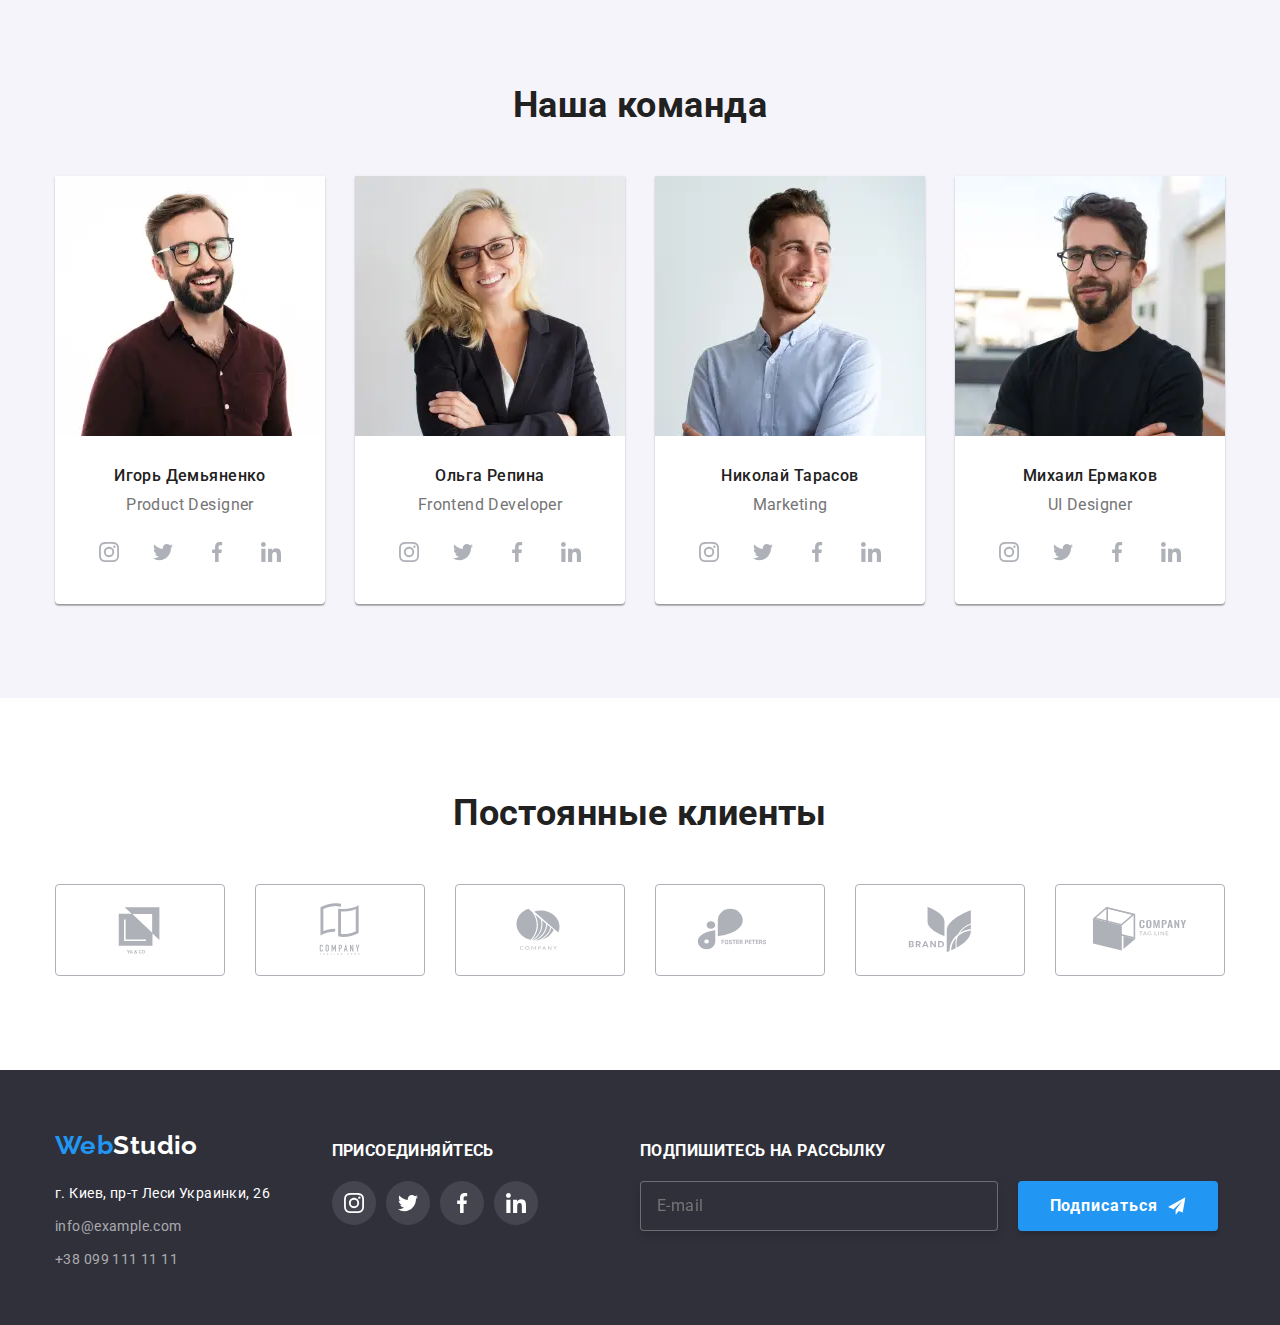
==== commit ad98ca21: "hero" ====
--- a/index.html
+++ b/index.html
@@ -167,6 +167,62 @@
     <main>
       <!-- Шапка -->
       <section class="hero">
+        <picture>
+          <source
+            srcset="
+              ./images/hero/hero_desktop.webp    1x,
+              ./images/hero/hero@2x_desktop.webp 2x
+            "
+            media="(min-width: 1200px)"
+            type="image/webp"
+          />
+          <source
+            srcset="
+              ./images/hero/hero_tablet.webp    1x,
+              ./images/hero/hero@2x_tablet.webp 2x
+            "
+            media="(min-width: 768px)"
+            type="image/webp"
+          />
+          <source
+            srcset="
+              ./images/hero/hero_mobile.webp    1x,
+              ./images/hero/hero@2x_mobile.webp 2x
+            "
+            media="(max-width: 767.98px)"
+            type="image/webp"
+          />
+          <source
+            srcset="
+              ./images/hero/hero_desktop.jpg    1x,
+              ./images/hero/hero@2x_desktop.jpg 2x
+            "
+            media="(min-width: 1200px)"
+            type="image/jpeg"
+          />
+          <source
+            srcset="
+              ./images/hero/hero_tablet.jpg    1x,
+              ./images/hero/hero@2x_tablet.jpg 2x
+            "
+            media="(min-width: 768px)"
+            type="image/jpeg"
+          />
+          <source
+            srcset="
+              ./images/hero/hero_mobile.jpg    1x,
+              ./images/hero/hero@2x_mobile.jpg 2x
+            "
+            media="(max-width: 767.98px)"
+            type="image/jpeg"
+          />
+          <img
+            src="./images/hero/hero_mobile.jpg"
+            alt="hero"
+            width="480"
+            height="400"
+          />
+        </picture>
         <div class="container">
           <h1 class="hero__title">
             Эффективные решения <br />
--- a/css/main.css
+++ b/css/main.css
@@ -17,7 +17,6 @@
 *::before,
 *::after {
   box-sizing: inherit;
-  outline: 1px solid red;
 }
 
 body {
@@ -83,7 +82,7 @@
 
 img {
   display: block;
-  width: 100%;
+  max-width: 100%;
   height: auto;
 }
 
@@ -362,7 +361,8 @@
 }
 
 .control__item {
-  margin-left: 8px;
+  margin-right: 8px;
+  margin-bottom: 15px;
 }
 
 .control__btn {
@@ -375,7 +375,6 @@
   border-radius: 4px;
   border: none;
   padding: 6px 22px;
-  margin-bottom: 15px;
   min-width: 38px;
   color: var(--title-text-color);
   background-color: #f5f4fa;
@@ -488,41 +487,13 @@
   color: currentColor;
 }
 
-.social-menu__list {
-  display: flex;
-  flex-wrap: wrap;
-  margin-top: 64px;
-}
-
-.social-menu__item {
-  margin-bottom: 10px;
-}
-
-.social-menu__item:not(:last-child)::after {
-  content: '';
-  width: 22px;
-  border: 1px solid rgba(33, 33, 33, 0.2);
-  margin-right: 10px;
-  transform: rotate(90deg);
-  margin-left: 10px;
-}
-
-.social-menu__link {
-  font-weight: 500;
-  font-size: 18px;
-  line-height: 1.22;
-  letter-spacing: 0.02em;
-  text-decoration: none;
-  color: var(--accent-color);
-}
-
 .hero {
   max-width: 1600px;
   height: 600px;
   margin-left: auto;
   margin-right: auto;
   background-color: var(--dark-bg);
-  background-image: linear-gradient(to right, rgba(0, 0, 0, 0.4), rgba(0, 0, 0, 0.2)), url(../images/hero.jpg);
+  background-image: linear-gradient(to right, rgba(0, 0, 0, 0.4), rgba(0, 0, 0, 0.2)), url(../images/hero/hero_mobile.jpg);
   background-repeat: no-repeat;
   background-size: cover;
   background-position: center;
@@ -1117,7 +1088,7 @@
 .footer-social {
   text-align: center;
   width: 250px;
-  height: 135px;
+  margin-bottom: 60px;
 }
 
 @media screen and (min-width: 1200px) {
@@ -1150,7 +1121,6 @@
 .footer-social__icons {
   display: flex;
   padding: 0;
-  margin-bottom: 60px;
 }
 
 @media screen and (max-width: 1199.98px) {
@@ -1415,4 +1385,32 @@
   letter-spacing: 0.03em;
   color: var(--primary-text-color);
 }
+
+.social-menu__list {
+  display: flex;
+  flex-wrap: wrap;
+  margin-top: 64px;
+}
+
+.social-menu__item {
+  margin-bottom: 10px;
+}
+
+.social-menu__item:not(:last-child)::after {
+  content: '';
+  width: 22px;
+  border: 1px solid rgba(33, 33, 33, 0.2);
+  margin-right: 10px;
+  transform: rotate(90deg);
+  margin-left: 10px;
+}
+
+.social-menu__link {
+  font-weight: 500;
+  font-size: 18px;
+  line-height: 1.22;
+  letter-spacing: 0.02em;
+  text-decoration: none;
+  color: var(--accent-color);
+}
 /*# sourceMappingURL=main.css.map */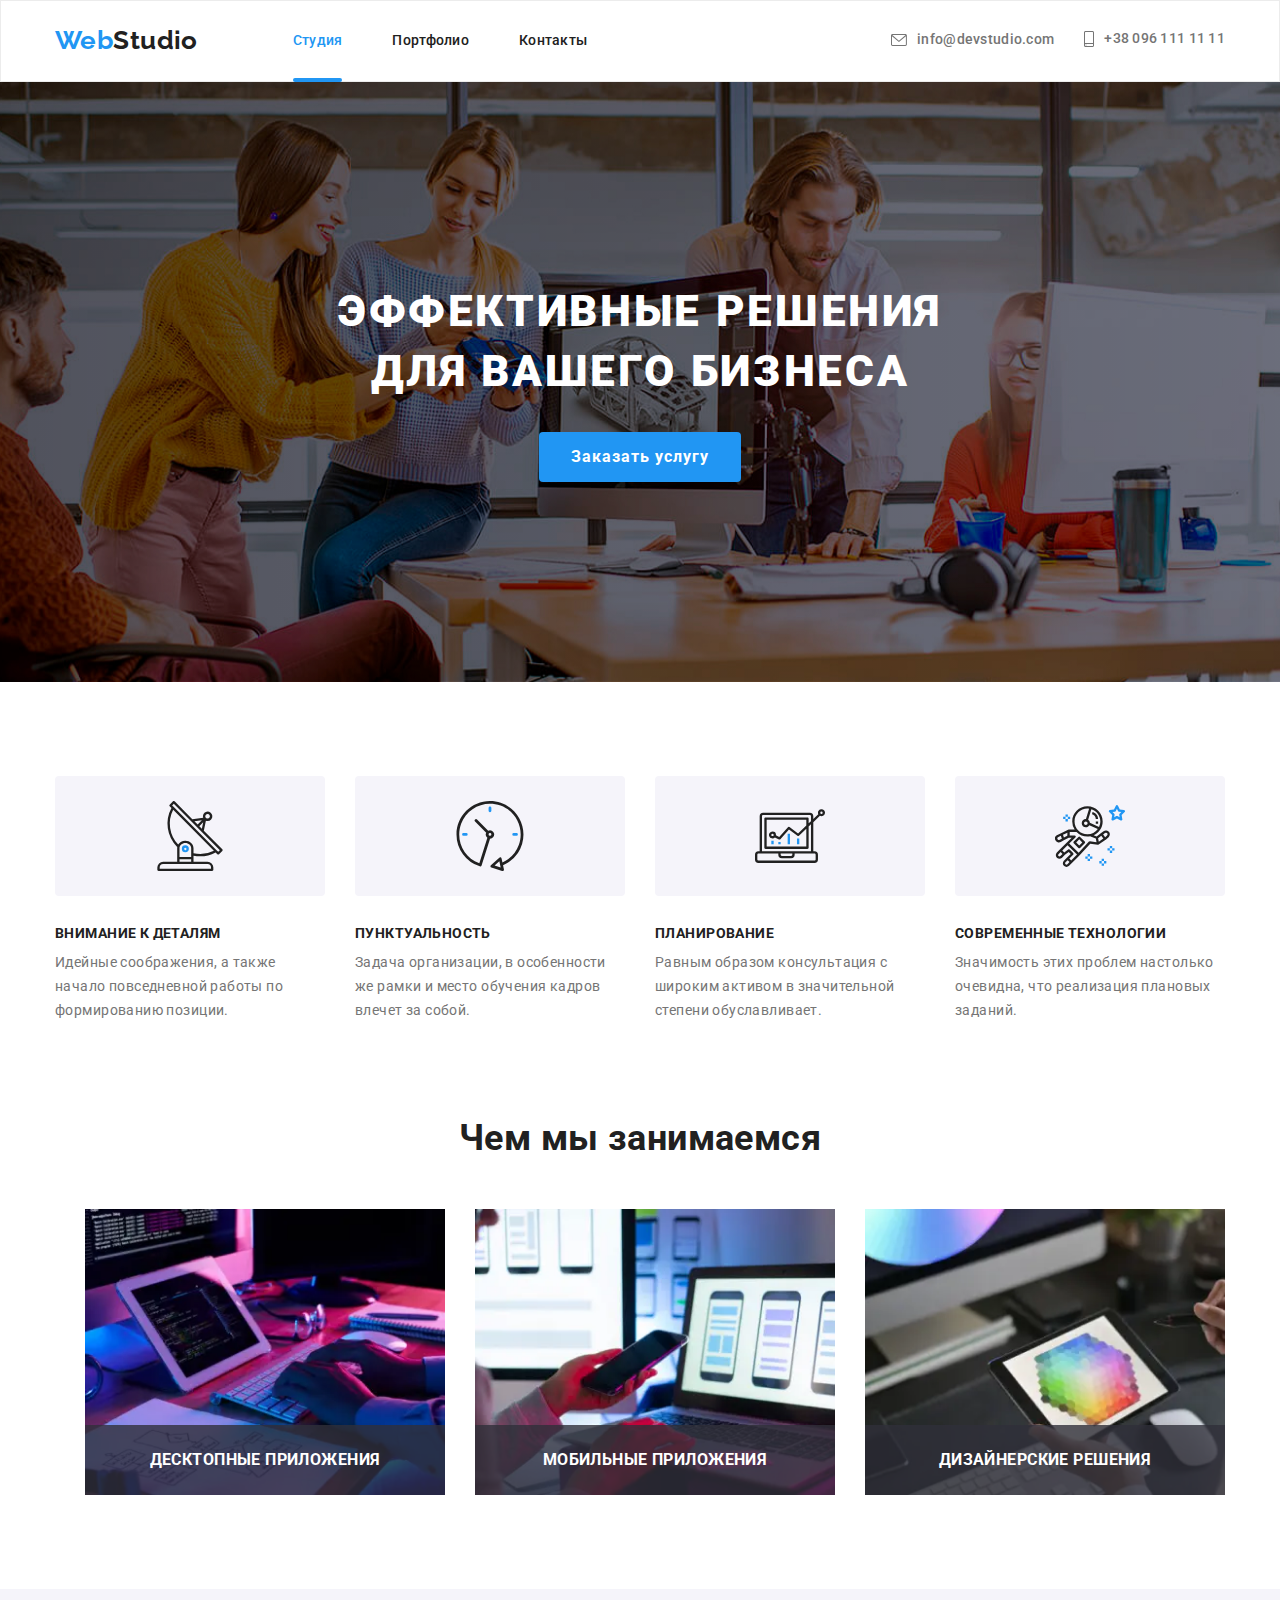
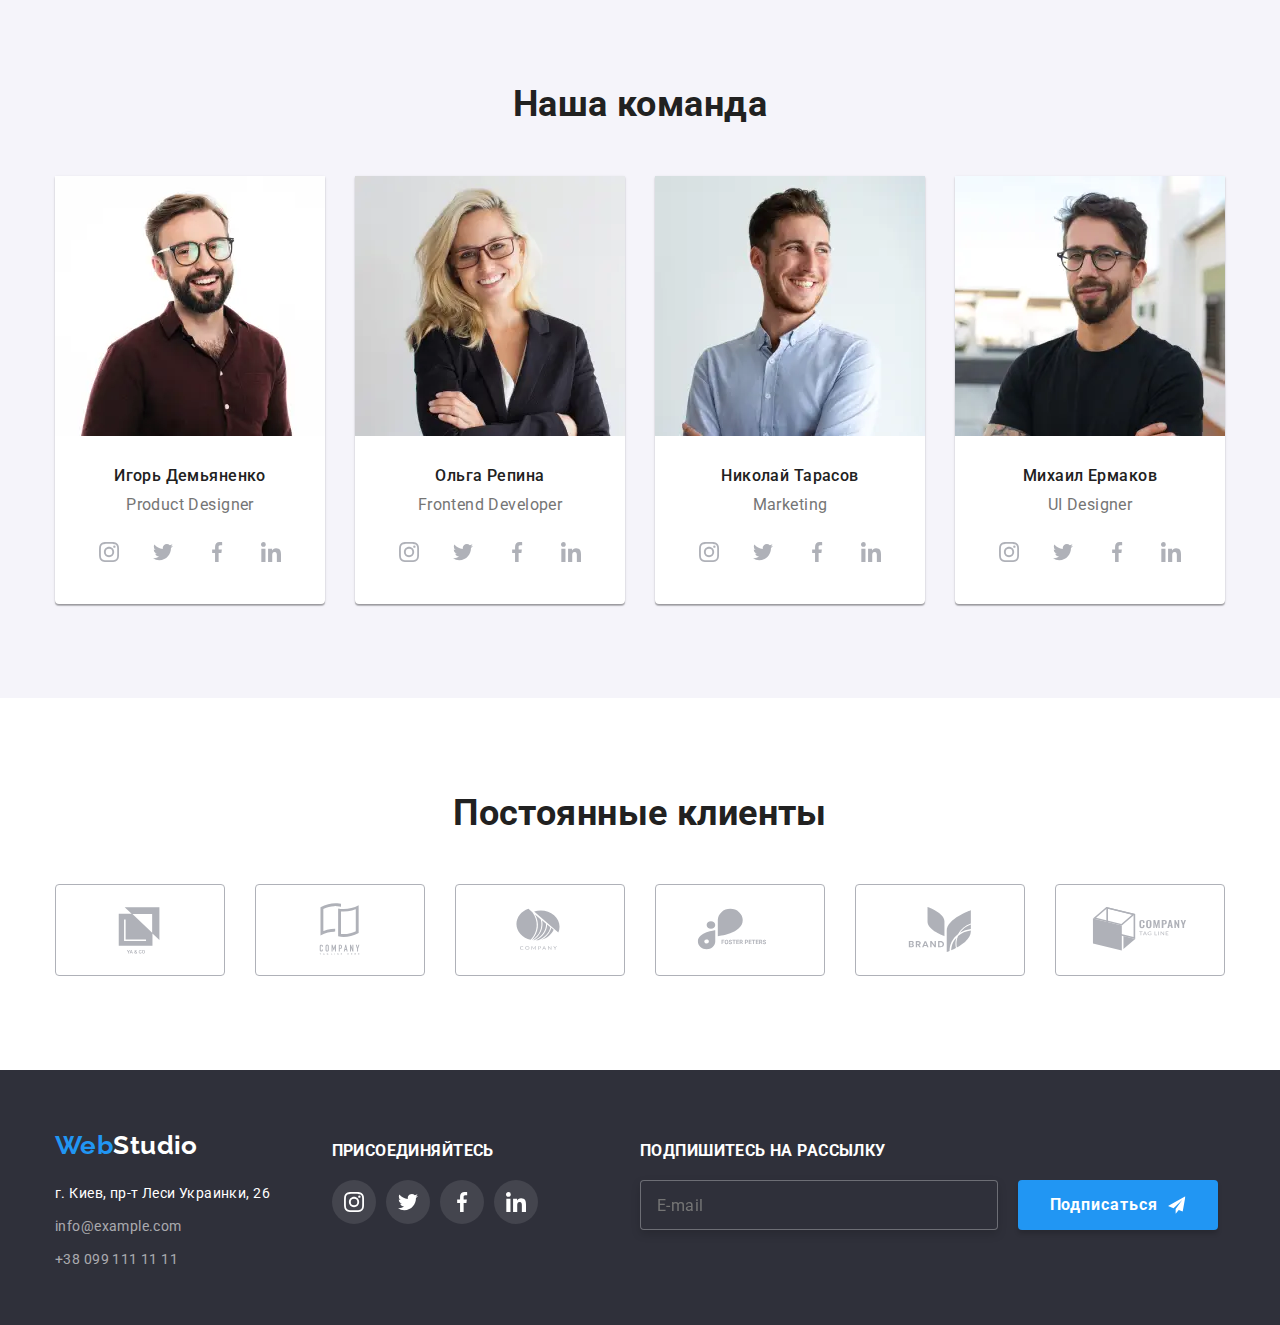
==== commit af79f971: "hero" ====
--- a/index.html
+++ b/index.html
@@ -167,62 +167,6 @@
     <main>
       <!-- Шапка -->
       <section class="hero">
-        <picture>
-          <source
-            srcset="
-              ./images/hero/hero_desktop.webp    1x,
-              ./images/hero/hero@2x_desktop.webp 2x
-            "
-            media="(min-width: 1200px)"
-            type="image/webp"
-          />
-          <source
-            srcset="
-              ./images/hero/hero_tablet.webp    1x,
-              ./images/hero/hero@2x_tablet.webp 2x
-            "
-            media="(min-width: 768px)"
-            type="image/webp"
-          />
-          <source
-            srcset="
-              ./images/hero/hero_mobile.webp    1x,
-              ./images/hero/hero@2x_mobile.webp 2x
-            "
-            media="(max-width: 767.98px)"
-            type="image/webp"
-          />
-          <source
-            srcset="
-              ./images/hero/hero_desktop.jpg    1x,
-              ./images/hero/hero@2x_desktop.jpg 2x
-            "
-            media="(min-width: 1200px)"
-            type="image/jpeg"
-          />
-          <source
-            srcset="
-              ./images/hero/hero_tablet.jpg    1x,
-              ./images/hero/hero@2x_tablet.jpg 2x
-            "
-            media="(min-width: 768px)"
-            type="image/jpeg"
-          />
-          <source
-            srcset="
-              ./images/hero/hero_mobile.jpg    1x,
-              ./images/hero/hero@2x_mobile.jpg 2x
-            "
-            media="(max-width: 767.98px)"
-            type="image/jpeg"
-          />
-          <img
-            src="./images/hero/hero_mobile.jpg"
-            alt="hero"
-            width="480"
-            height="400"
-          />
-        </picture>
         <div class="container">
           <h1 class="hero__title">
             Эффективные решения <br />
--- a/css/main.css
+++ b/css/main.css
@@ -488,8 +488,6 @@
 }
 
 .hero {
-  max-width: 1600px;
-  height: 600px;
   margin-left: auto;
   margin-right: auto;
   background-color: var(--dark-bg);
@@ -500,6 +498,42 @@
   text-align: center;
   padding-top: 200px;
   padding-bottom: 200px;
+}
+
+@media (min-resolution: 2dppx) {
+  .hero {
+    background-image: linear-gradient(to right, rgba(0, 0, 0, 0.4), rgba(0, 0, 0, 0.2)), url(../images/hero/hero_mobile.jpg);
+  }
+}
+
+@media screen and (min-width: 577px) and (max-width: 767.98px) {
+  .hero {
+    background-image: linear-gradient(to right, rgba(0, 0, 0, 0.4), rgba(0, 0, 0, 0.2)), url(../images/hero/hero_tablet.jpg);
+  }
+}
+
+@media screen and (min-width: 577px) and (max-width: 767.98px) and (min-resolution: 2dppx) {
+  .hero {
+    background-image: linear-gradient(to right, rgba(0, 0, 0, 0.4), rgba(0, 0, 0, 0.2)), url(../images/hero/hero@2x_tablet.jpg);
+  }
+}
+
+@media screen and (min-width: 768px) {
+  .hero {
+    background-image: linear-gradient(to right, rgba(0, 0, 0, 0.4), rgba(0, 0, 0, 0.2)), url(../images/hero/hero@2x_desktop.jpg);
+  }
+}
+
+@media screen and (min-width: 768px) and (min-resolution: 2dppx) {
+  .hero {
+    background-image: linear-gradient(to right, rgba(0, 0, 0, 0.4), rgba(0, 0, 0, 0.2)), url(../images/hero/hero_desktop.jpg);
+  }
+}
+
+@media screen and (min-width: 1200px) {
+  .hero {
+    max-width: 1600px;
+  }
 }
 
 .hero__title {
